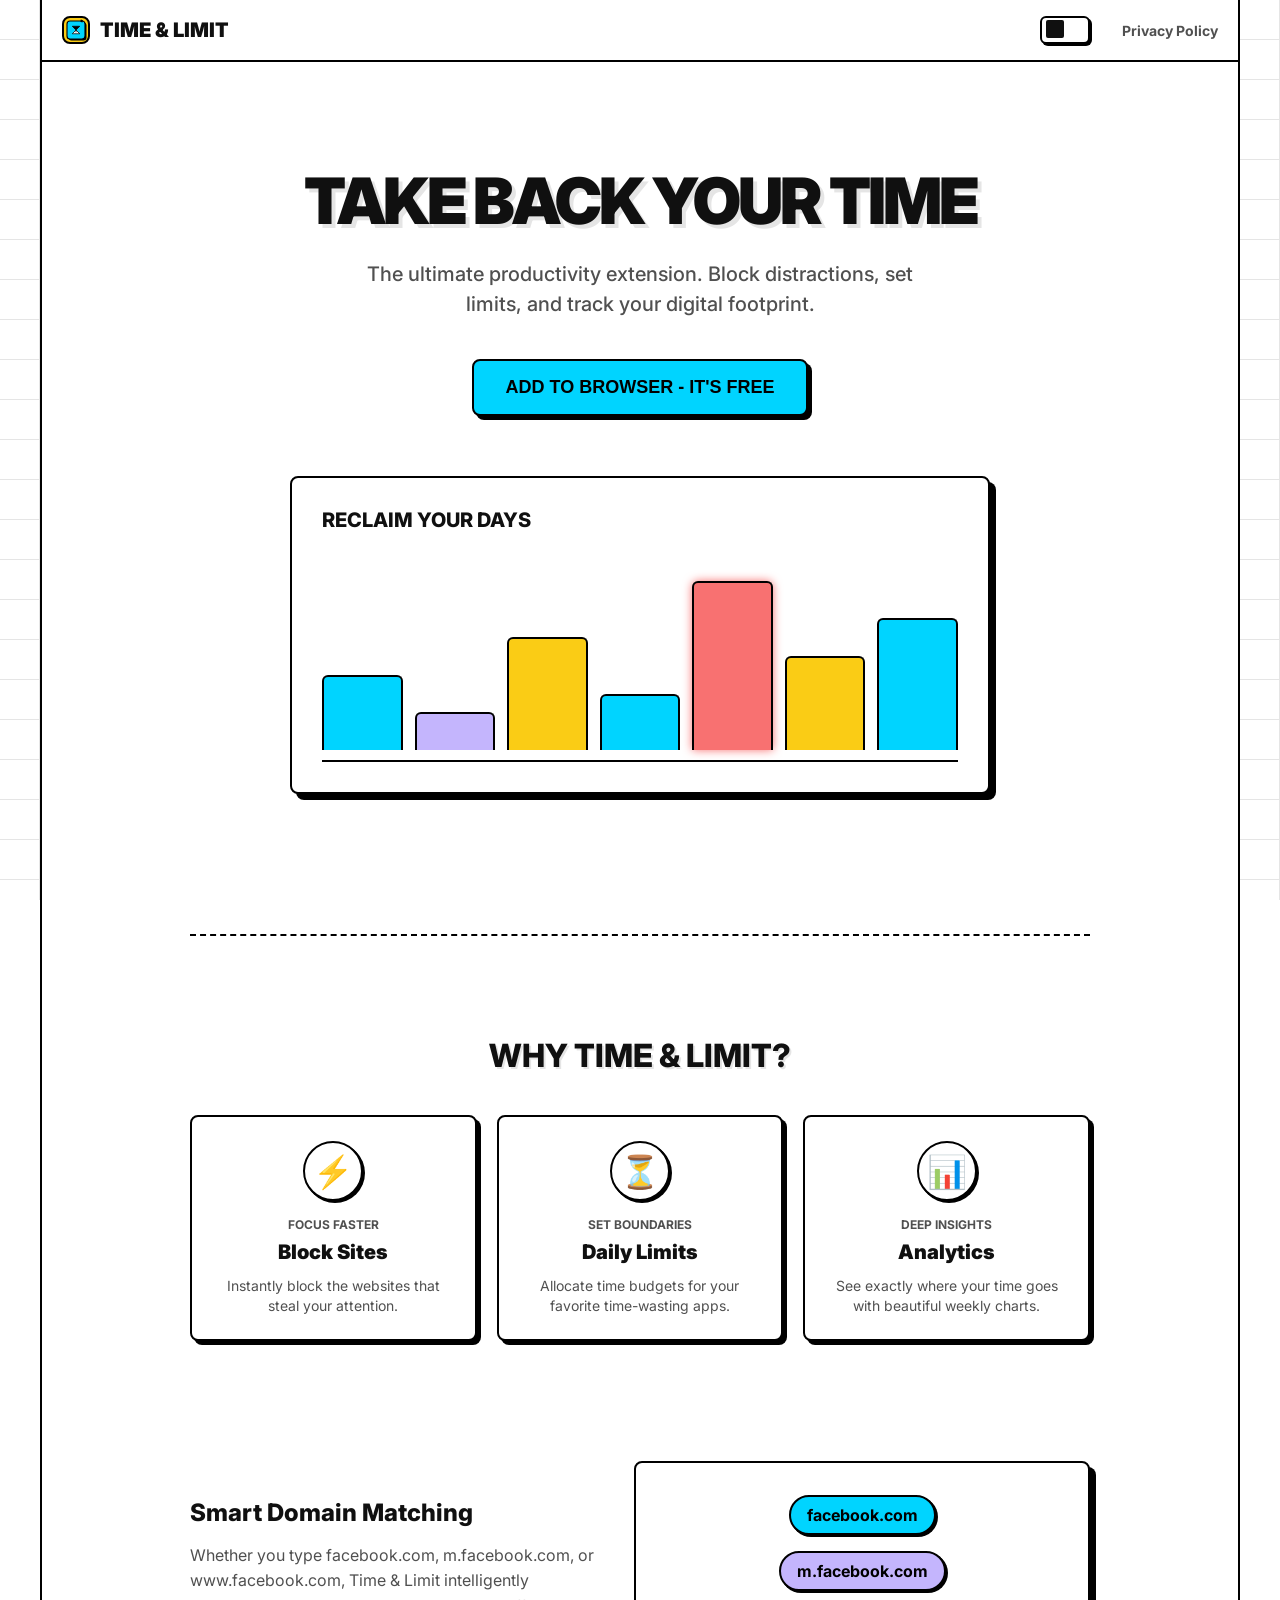
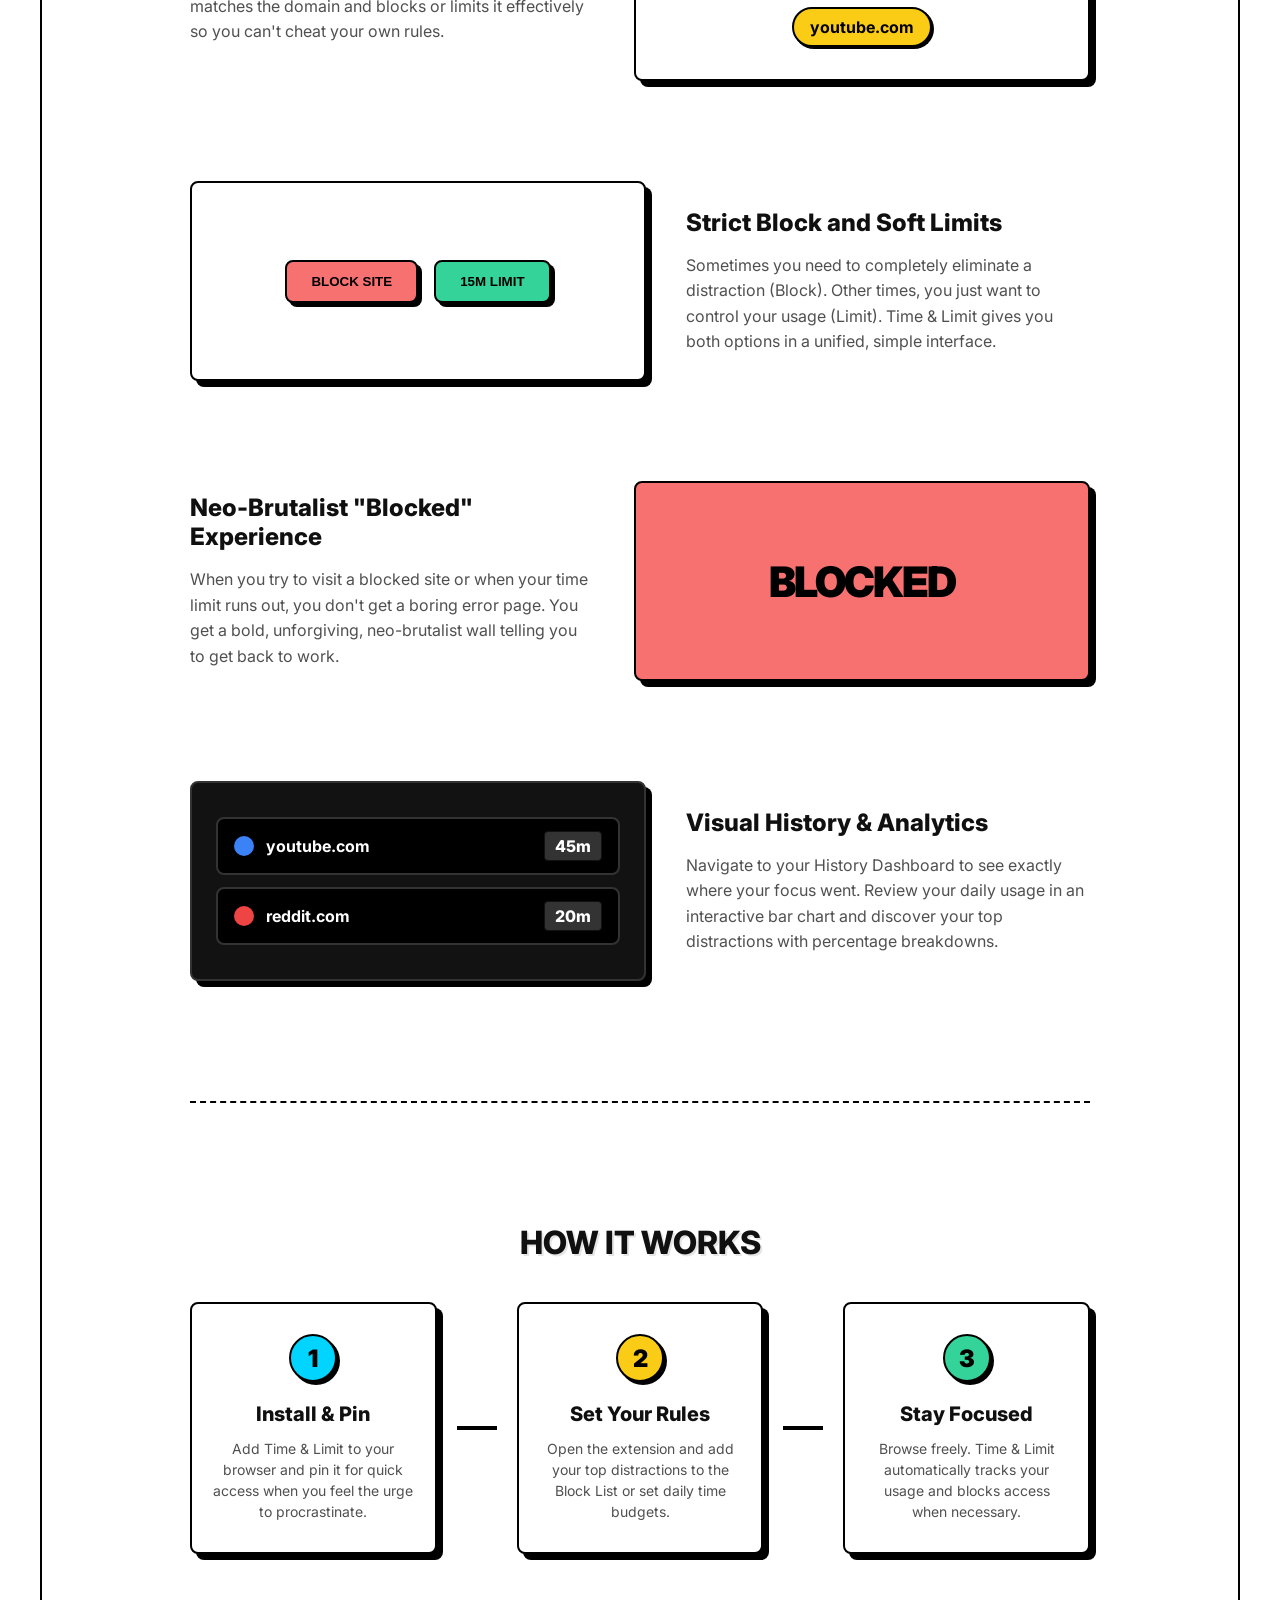
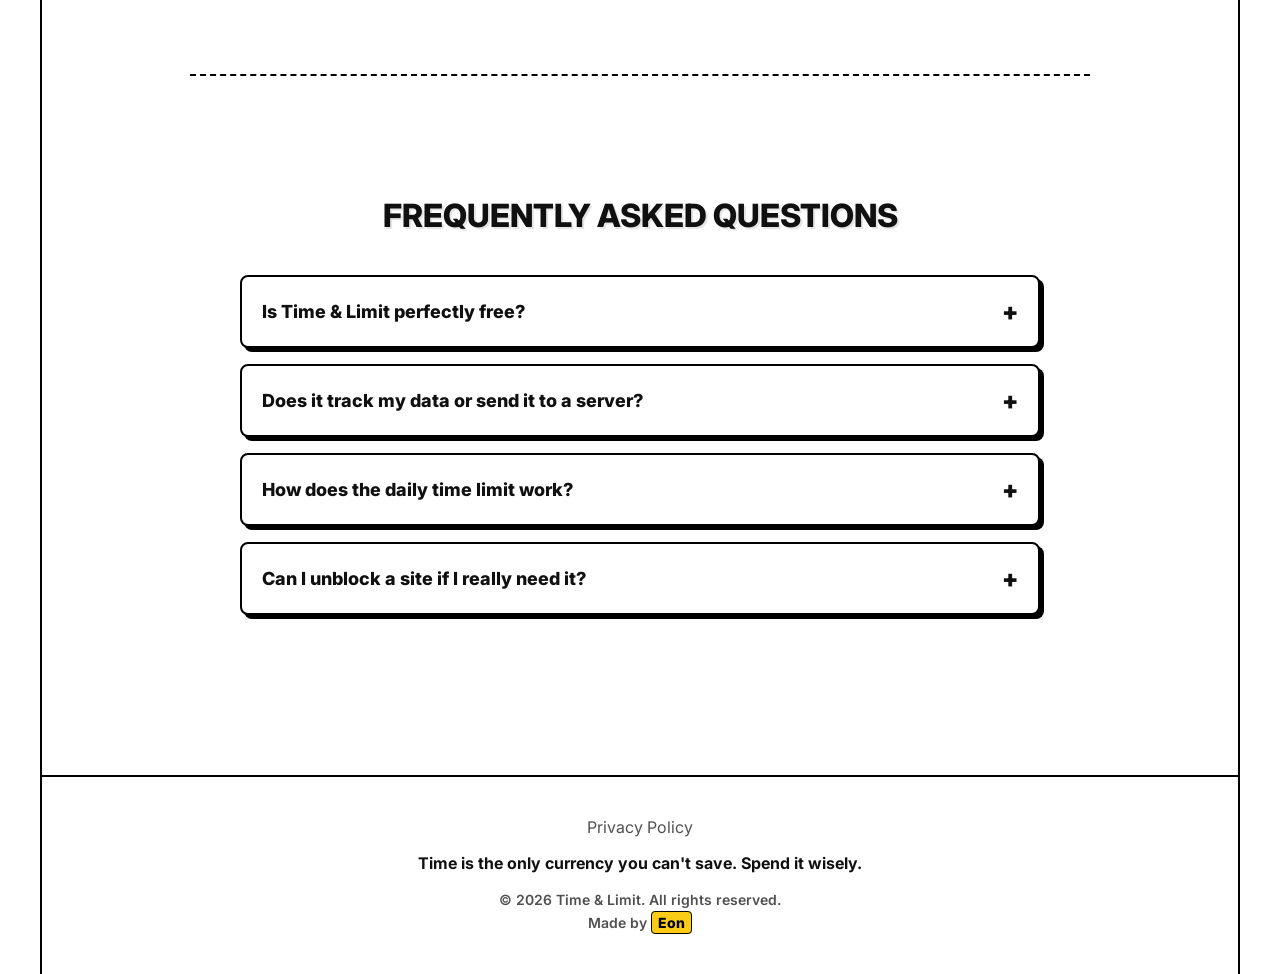
==== index.html @ dccd0c1f "init" ====
<!doctype html>
<html lang="en">
  <head>
    <meta charset="UTF-8" />
    <meta name="viewport" content="width=device-width, initial-scale=1.0" />
    <title>Time & Limit - Browser Extension</title>
    <link
      href="https://fonts.googleapis.com/css2?family=Inter:wght@300;400;500;600;700;800;900&display=swap"
      rel="stylesheet"
    />
    <link rel="stylesheet" href="style.css" />
  </head>
  <body>
    <div class="app-container full-page">
      <header>
        <div class="top-bar">
          <a href="index.html" style="text-decoration: none">
            <div class="logo">
              <img src="logo.svg" alt="Time & Limit Logo" class="logo-img" />
              Time & Limit
            </div>
          </a>
          <nav class="nav-links">
            <!-- Dark Mode Toggle styled like the extension popup -->
            <label
              class="switch theme-toggle-container"
              title="Toggle Dark Mode"
            >
              <input type="checkbox" id="theme-toggle" />
              <span class="slider round"></span>
            </label>
            <a href="privacy.html" class="nav-link">Privacy Policy</a>
          </nav>
        </div>
      </header>

      <main class="landing-main">
        <div class="container">
          <!-- Hero Section -->
          <section class="hero-section">
            <h1 class="page-title">Take Back Your Time</h1>
            <p class="page-subtitle">
              The ultimate productivity extension. Block distractions, set
              limits, and track your digital footprint.
            </p>

            <div class="hero-actions">
              <button class="primary-btn hero-btn" id="install-btn">
                Add to Browser - It's Free
              </button>
            </div>

            <!-- Decorative elements resembling history page chart -->
            <div class="chart-preview">
              <div class="chart-header">
                <div class="chart-title">Reclaim Your Days</div>
              </div>
              <div class="bar-chart">
                <div class="bar-column">
                  <div class="chart-bar" style="height: 40%"></div>
                </div>
                <div class="bar-column">
                  <div class="chart-bar" style="height: 20%"></div>
                </div>
                <div class="bar-column">
                  <div class="chart-bar" style="height: 60%"></div>
                </div>
                <div class="bar-column">
                  <div class="chart-bar" style="height: 30%"></div>
                </div>
                <div class="bar-column selected">
                  <div class="chart-bar" style="height: 90%"></div>
                </div>
                <div class="bar-column">
                  <div class="chart-bar" style="height: 50%"></div>
                </div>
                <div class="bar-column">
                  <div class="chart-bar" style="height: 70%"></div>
                </div>
              </div>
            </div>
          </section>

          <!-- Features Section -->
          <section id="features" class="features-section">
            <h2 class="section-heading">Why Time & Limit?</h2>
            <div class="breakdown-grid">
              <div class="stat-card">
                <div class="card-icon">⚡</div>
                <div class="card-content">
                  <div class="card-label">Focus Faster</div>
                  <div class="card-value">Block Sites</div>
                  <p class="card-desc">
                    Instantly block the websites that steal your attention.
                  </p>
                </div>
              </div>

              <div class="stat-card">
                <div class="card-icon">⏳</div>
                <div class="card-content">
                  <div class="card-label">Set Boundaries</div>
                  <div class="card-value">Daily Limits</div>
                  <p class="card-desc">
                    Allocate time budgets for your favorite time-wasting apps.
                  </p>
                </div>
              </div>

              <div class="stat-card">
                <div class="card-icon">📊</div>
                <div class="card-content">
                  <div class="card-label">Deep Insights</div>
                  <div class="card-value">Analytics</div>
                  <p class="card-desc">
                    See exactly where your time goes with beautiful weekly
                    charts.
                  </p>
                </div>
              </div>
            </div>

            <div class="detailed-features">
              <div class="feature-row">
                <div class="feature-text">
                  <h3>Smart Domain Matching</h3>
                  <p>
                    Whether you type facebook.com, m.facebook.com, or
                    www.facebook.com, Time & Limit intelligently matches the
                    domain and blocks or limits it effectively so you can't
                    cheat your own rules.
                  </p>
                </div>
                <div class="feature-visual neo-box">
                  <div
                    class="word-pill"
                    style="background: var(--neo-primary); color: #000"
                  >
                    facebook.com
                  </div>
                  <div
                    class="word-pill"
                    style="background: var(--neo-secondary); color: #000"
                  >
                    m.facebook.com
                  </div>
                  <div
                    class="word-pill"
                    style="background: var(--neo-accent); color: #000"
                  >
                    youtube.com
                  </div>
                </div>
              </div>

              <div class="feature-row reverse">
                <div class="feature-text">
                  <h3>Strict Block and Soft Limits</h3>
                  <p>
                    Sometimes you need to completely eliminate a distraction
                    (Block). Other times, you just want to control your usage
                    (Limit). Time & Limit gives you both options in a unified,
                    simple interface.
                  </p>
                </div>
                <div class="feature-visual neo-box">
                  <div class="demo-buttons">
                    <button class="demo-btn danger">Block Site</button>
                    <button class="demo-btn success">15m Limit</button>
                  </div>
                </div>
              </div>

              <div class="feature-row">
                <div class="feature-text">
                  <h3>Neo-Brutalist "Blocked" Experience</h3>
                  <p>
                    When you try to visit a blocked site or when your time limit
                    runs out, you don't get a boring error page. You get a bold,
                    unforgiving, neo-brutalist wall telling you to get back to
                    work.
                  </p>
                </div>
                <div class="feature-visual neo-box blocked-preview">
                  <div class="blocked-text">BLOCKED</div>
                </div>
              </div>

              <div class="feature-row reverse">
                <div class="feature-text">
                  <h3>Visual History & Analytics</h3>
                  <p>
                    Navigate to your History Dashboard to see exactly where your
                    focus went. Review your daily usage in an interactive bar
                    chart and discover your top distractions with percentage
                    breakdowns.
                  </p>
                </div>
                <div class="feature-visual neo-box dark-preview">
                  <div class="stat-item">
                    <div class="domain-info">
                      <div class="favicon bg-blue"></div>
                      youtube.com
                    </div>
                    <div class="time-val">45m</div>
                  </div>
                  <div class="stat-item">
                    <div class="domain-info">
                      <div class="favicon bg-red"></div>
                      reddit.com
                    </div>
                    <div class="time-val">20m</div>
                  </div>
                </div>
              </div>
            </div>
          </section>

          <!-- How it Works Section -->
          <section id="how-it-works" class="how-it-works-section">
            <h2 class="section-heading">How It Works</h2>
            <div class="steps-container">
              <div class="step-card">
                <div class="step-number">1</div>
                <h3 class="step-title">Install & Pin</h3>
                <p class="step-desc">
                  Add Time & Limit to your browser and pin it for quick access
                  when you feel the urge to procrastinate.
                </p>
              </div>
              <div class="step-connector"></div>
              <div class="step-card">
                <div class="step-number">2</div>
                <h3 class="step-title">Set Your Rules</h3>
                <p class="step-desc">
                  Open the extension and add your top distractions to the Block
                  List or set daily time budgets.
                </p>
              </div>
              <div class="step-connector"></div>
              <div class="step-card">
                <div class="step-number">3</div>
                <h3 class="step-title">Stay Focused</h3>
                <p class="step-desc">
                  Browse freely. Time & Limit automatically tracks your usage
                  and blocks access when necessary.
                </p>
              </div>
            </div>
          </section>

          <!-- FAQs Section -->
          <section id="faqs" class="faq-section">
            <h2 class="section-heading">Frequently Asked Questions</h2>
            <div class="faq-accordion">
              <div class="faq-item">
                <button class="faq-question">
                  Is Time & Limit perfectly free?
                  <span class="faq-icon">+</span>
                </button>
                <div class="faq-answer">
                  <div class="faq-answer-inner">
                    <p>
                      Yes! Time & Limit is 100% free with no premium tiers,
                      subscriptions, or hidden fees. Just install and start
                      reclaiming your time.
                    </p>
                  </div>
                </div>
              </div>
              <div class="faq-item">
                <button class="faq-question">
                  Does it track my data or send it to a server?
                  <span class="faq-icon">+</span>
                </button>
                <div class="faq-answer">
                  <div class="faq-answer-inner">
                    <p>
                      No. All data is stored locally on your device. We respect
                      your privacy, and your browsing history never leaves your
                      browser.
                    </p>
                  </div>
                </div>
              </div>
              <div class="faq-item">
                <button class="faq-question">
                  How does the daily time limit work?
                  <span class="faq-icon">+</span>
                </button>
                <div class="faq-answer">
                  <div class="faq-answer-inner">
                    <p>
                      When you set a limit (e.g., 30 minutes on youtube.com),
                      the extension counts active time spent on the site. If you
                      exceed the budget, the site gets blocked until tomorrow.
                    </p>
                  </div>
                </div>
              </div>
              <div class="faq-item">
                <button class="faq-question">
                  Can I unblock a site if I really need it?
                  <span class="faq-icon">+</span>
                </button>
                <div class="faq-answer">
                  <div class="faq-answer-inner">
                    <p>
                      Yes, you can easily remove a site from the Block List or
                      adjust your limits from the extension popup at any time.
                    </p>
                  </div>
                </div>
              </div>
            </div>
          </section>
        </div>
      </main>

      <footer>
        <div class="footer-links">
          <a href="privacy.html" class="nav-link">Privacy Policy</a>
        </div>
        <div class="footer-text">
          Time is the only currency you can't save. Spend it wisely.
        </div>
        <div class="footer-credits">
          &copy; 2026 Time & Limit. All rights reserved.<br />
          Made by <span class="highlight">Eon</span>
        </div>
      </footer>
    </div>
    <script src="script.js"></script>
  </body>
</html>
---- style.css ----
:root {
  /* Neo Brutalism */
  --bg-color: #ffffff;
  --card-bg: #ffffff;
  --text-primary: #101010;
  --text-secondary: #505050;
  --border: #000000;
  --shadow-color: #000000;

  --neo-primary: #00d4ff;
  --neo-secondary: #c4b5fd;
  --neo-accent: #facc15;
  --neo-success: #34d399;
  --neo-danger: #f87171;

  --border-width: 2px;
  --shadow-offset: 4px;
  --radius: 8px;
}

/* Dark Theme */
body.dark-mode {
  --bg-color: #000000;
  --card-bg: #121212;
  --text-primary: #f0f0f0;
  --text-secondary: #a0a0a0;

  --border: #333333;
  --shadow-color: #333333;

  --neo-primary: #00d4ff;
  --neo-secondary: #4c1d95;
  --neo-accent: #fbbf24;
  --neo-success: #10b981;
  --neo-danger: #ef4444;
}

body {
  background-color: var(--bg-color);
  color: var(--text-primary);
  font-family: "Inter", sans-serif;
  width: 100%;
  min-height: 100vh;
  overflow-x: hidden;
  transition:
    color 0.35s ease;

  /* Grid Background */
  background-image:
    linear-gradient(var(--border) 1px, transparent 1px),
    linear-gradient(90deg, var(--border) 1px, transparent 1px);
  background-size: 40px 40px;
  background-position: -1px -1px;
  background-attachment: fixed;
}

/* Light mode overrides */
body:not(.dark-mode) {
  background-image:
    linear-gradient(#e5e5e5 1px, transparent 1px),
    linear-gradient(90deg, #e5e5e5 1px, transparent 1px);
}

/* Dark mode overrides */
body.dark-mode {
  background-image:
    linear-gradient(#222 1px, transparent 1px),
    linear-gradient(90deg, #222 1px, transparent 1px);
}

* {
  margin: 0;
  padding: 0;
  box-sizing: border-box;
}

.full-page {
  max-width: 1200px;
  margin: 0 auto;
  height: 100%;
  background: var(--bg-color);
  border-left: var(--border-width) solid var(--border);
  border-right: var(--border-width) solid var(--border);
  min-height: 100vh;
  display: flex;
  flex-direction: column;
}

header {
  background: var(--bg-color);
  position: sticky;
  top: 0;
  z-index: 100;
  padding: 16px 20px;
  border-bottom: var(--border-width) solid var(--border);
}

.top-bar {
  display: flex;
  justify-content: space-between;
  align-items: center;
}

.logo {
  font-size: 20px;
  font-weight: 900;
  display: flex;
  align-items: center;
  gap: 10px;
  color: var(--text-primary);
  text-transform: uppercase;
}

.logo-img {
  width: 28px;
  height: 28px;
  border: 2px solid var(--border);
  border-radius: var(--radius);
  background: var(--neo-accent);
}

.nav-links {
  display: flex;
  align-items: center;
  gap: 16px;
  font-weight: 700;
  font-size: 14px;
}

.nav-link {
  text-decoration: none;
  color: var(--text-secondary);
  transition: color 0.2s;
}

.nav-link:hover {
  color: var(--neo-primary);
  text-decoration: underline;
}

.nav-divider {
  color: var(--border);
}

.landing-main {
  padding: 40px;
  flex: 1;
}

.container {
  max-width: 900px;
  margin: 0 auto;
}

/* Hero Section */
.hero-section {
  text-align: center;
  margin-bottom: 60px;
  padding: 60px 0 20px;
}

.page-title {
  font-size: 64px;
  font-weight: 900;
  text-transform: uppercase;
  letter-spacing: -3px;
  margin-bottom: 20px;
  color: var(--text-primary);
  text-shadow: 4px 4px 0 rgba(0, 0, 0, 0.1);
}

.page-subtitle {
  font-size: 20px;
  color: var(--text-secondary);
  font-weight: 500;
  max-width: 600px;
  margin: 0 auto 40px;
  line-height: 1.5;
}

.hero-actions {
  display: flex;
  justify-content: center;
  gap: 20px;
  margin-bottom: 60px;
}

/* Buttons */
.primary-btn {
  background: var(--neo-primary);
  color: #000000;
  border: var(--border-width) solid var(--border);
  border-radius: var(--radius);
  padding: 16px 32px;
  font-size: 18px;
  font-weight: 800;
  cursor: pointer;
  box-shadow: 4px 4px 0 0 var(--shadow-color);
  transition: all 0.2s;
  text-transform: uppercase;
  text-decoration: none;
  display: inline-block;
}

.primary-btn:hover {
  transform: translate(-2px, -2px);
  box-shadow: 6px 6px 0 0 var(--shadow-color);
  background: var(--neo-success);
}

.primary-btn:active {
  transform: translate(2px, 2px);
  box-shadow: 0 0 0 0 var(--shadow-color);
}

/* Chart Preview Container (Decorative) */
.chart-preview {
  background: var(--card-bg);
  border: var(--border-width) solid var(--border);
  border-radius: var(--radius);
  padding: 30px;
  box-shadow: 6px 6px 0 0 var(--shadow-color);
  margin: 0 auto 60px;
  max-width: 700px;
}

.chart-header {
  display: flex;
  justify-content: space-between;
  align-items: center;
  margin-bottom: 30px;
}

.chart-title {
  font-size: 20px;
  font-weight: 800;
  text-transform: uppercase;
}

.bar-chart {
  height: 200px;
  display: flex;
  align-items: flex-end;
  justify-content: space-between;
  gap: 12px;
  padding-bottom: 10px;
  border-bottom: 2px solid var(--border);
}

.bar-column {
  flex: 1;
  display: flex;
  flex-direction: column;
  align-items: center;
  justify-content: flex-end;
  height: 100%;
  position: relative;
  transition: transform 0.2s;
}

.bar-column:hover {
  transform: translateY(-5px);
}

.chart-bar {
  width: 100%;
  background: var(--neo-primary);
  border: var(--border-width) solid var(--border);
  border-bottom: none;
  border-radius: 6px 6px 0 0;
  min-height: 4px;
  position: relative;
  /* Adding subtle animation */
  animation: growBar 1s cubic-bezier(0.1, 0.9, 0.2, 1) backwards;
}

@keyframes growBar {
  from {
    height: 0 !important;
  }
}

.bar-column:nth-child(3n + 1) .chart-bar {
  background: var(--neo-primary);
  animation-delay: 0.1s;
}
.bar-column:nth-child(3n + 2) .chart-bar {
  background: var(--neo-secondary);
  animation-delay: 0.2s;
}
.bar-column:nth-child(3n + 3) .chart-bar {
  background: var(--neo-accent);
  animation-delay: 0.3s;
}

.bar-column.selected .chart-bar {
  background: var(--neo-danger) !important;
  box-shadow: 0 0 10px var(--neo-danger);
  z-index: 10;
  animation-delay: 0.4s;
}

/* Features Section */
.features-section {
  padding-top: 100px;
  border-top: 2px dashed var(--border);
}

.section-heading {
  font-size: 32px;
  font-weight: 800;
  margin-bottom: 40px;
  text-align: center;
  text-transform: uppercase;
  text-shadow: 2px 2px 0 rgba(0, 0, 0, 0.1);
}

.breakdown-grid {
  display: grid;
  grid-template-columns: repeat(3, 1fr);
  gap: 20px;
}

.stat-card {
  background: var(--card-bg);
  border: var(--border-width) solid var(--border);
  border-radius: var(--radius);
  padding: 24px;
  box-shadow: 4px 4px 0 0 var(--shadow-color);
  display: flex;
  flex-direction: column;
  align-items: center;
  text-align: center;
  gap: 16px;
  transition: transform 0.2s;
}

.stat-card:hover {
  transform: translate(-2px, -2px);
  box-shadow: 6px 6px 0 0 var(--shadow-color);
}

.card-icon {
  font-size: 32px;
  background: var(--bg-color);
  width: 60px;
  height: 60px;
  display: flex;
  align-items: center;
  justify-content: center;
  border: var(--border-width) solid var(--border);
  border-radius: 50%;
  box-shadow: 2px 2px 0 0 var(--shadow-color);
}

.card-content {
  display: flex;
  flex-direction: column;
  align-items: center;
}

.card-label {
  font-size: 12px;
  text-transform: uppercase;
  color: var(--text-secondary);
  font-weight: 700;
  margin-bottom: 8px;
}

.card-value {
  font-size: 20px;
  font-weight: 900;
  color: var(--text-primary);
  margin-bottom: 12px;
}

.card-desc {
  font-size: 14px;
  color: var(--text-secondary);
  line-height: 1.4;
}

footer {
  padding: 40px 24px;
  text-align: center;
  border-top: var(--border-width) solid var(--border);
  background: var(--bg-color);
  margin-top: auto;
  display: flex;
  flex-direction: column;
  gap: 16px;
}

.footer-text {
  font-size: 16px;
  font-weight: 700;
  color: var(--text-primary);
}

.footer-credits {
  font-size: 14px;
  color: var(--text-secondary);
  font-weight: 600;
  line-height: 1.6;
}

.highlight {
  color: #000;
  background: var(--neo-accent);
  padding: 2px 6px;
  border-radius: 4px;
  font-weight: 800;
  border: 1px solid #000;
}

/* Animations & Interactions */
::selection {
  background-color: var(--neo-success);
  color: #000000;
}

/* Detailed Features */
.detailed-features {
  display: flex;
  flex-direction: column;
  gap: 100px;
  margin-top: 120px;
}

.feature-row {
  display: flex;
  align-items: center;
  gap: 40px;
}

.feature-row.reverse {
  flex-direction: row-reverse;
}

.feature-text {
  flex: 1;
}

.feature-text h3 {
  font-size: 24px;
  font-weight: 800;
  margin-bottom: 16px;
  color: var(--text-primary);
}

.feature-text p {
  font-size: 16px;
  color: var(--text-secondary);
  line-height: 1.6;
}

.feature-visual {
  flex: 1;
  min-height: 200px;
  display: flex;
  flex-direction: column;
  align-items: center;
  justify-content: center;
  padding: 24px;
}

.neo-box {
  background: var(--card-bg);
  border: var(--border-width) solid var(--border);
  border-radius: var(--radius);
  box-shadow: 6px 6px 0 0 var(--shadow-color);
}

/* Feature specific visuals */
.word-pill {
  display: inline-flex;
  padding: 8px 16px;
  border: var(--border-width) solid var(--border);
  border-radius: 999px;
  font-weight: 700;
  box-shadow: 2px 2px 0 0 var(--shadow-color);
  margin: 8px;
}

.demo-buttons {
  display: flex;
  gap: 16px;
}

.demo-btn {
  padding: 12px 24px;
  font-weight: 800;
  border: var(--border-width) solid var(--border);
  border-radius: var(--radius);
  text-transform: uppercase;
  box-shadow: 4px 4px 0 0 var(--shadow-color);
  cursor: default;
}

.demo-btn.danger {
  background: var(--neo-danger);
  color: #000;
}

.demo-btn.success {
  background: var(--neo-success);
  color: #000;
}

.blocked-preview {
  background: var(--neo-danger);
  border-color: #000;
}

.blocked-text {
  font-size: 42px;
  font-weight: 900;
  color: #000;
  letter-spacing: -2px;
}

.dark-preview {
  background: #121212;
  border-color: #333;
  display: flex;
  flex-direction: column;
  gap: 12px;
  width: 100%;
}

.stat-item {
  display: flex;
  justify-content: space-between;
  align-items: center;
  padding: 12px 16px;
  background: #000;
  border: 2px solid #333;
  border-radius: var(--radius);
  width: 100%;
}

.domain-info {
  display: flex;
  align-items: center;
  gap: 12px;
  color: #fff;
  font-weight: 700;
}

.favicon {
  width: 20px;
  height: 20px;
  border-radius: 50%;
}

.bg-blue {
  background: #3b82f6;
}
.bg-red {
  background: #ef4444;
}

.time-val {
  background: #333;
  color: #fff;
  font-weight: 800;
  padding: 4px 10px;
  border: 1px solid #111;
  border-radius: 4px;
}

/* How It Works Section */
.how-it-works-section {
  padding-top: 120px;
  border-top: 2px dashed var(--border);
  margin-top: 120px;
}

.steps-container {
  display: flex;
  align-items: stretch;
  justify-content: space-between;
  gap: 20px;
}

.step-card {
  flex: 1;
  background: var(--card-bg);
  border: var(--border-width) solid var(--border);
  border-radius: var(--radius);
  padding: 30px 20px;
  position: relative;
  box-shadow: 6px 6px 0 0 var(--shadow-color);
  text-align: center;
  z-index: 2;
}

.step-number {
  width: 48px;
  height: 48px;
  background: var(--neo-accent);
  color: #000;
  border: var(--border-width) solid var(--border);
  border-radius: 50%;
  display: flex;
  align-items: center;
  justify-content: center;
  font-size: 24px;
  font-weight: 900;
  margin: 0 auto 20px;
  box-shadow: 3px 3px 0 0 var(--shadow-color);
}

.step-card:nth-child(1) .step-number {
  background: var(--neo-primary);
}
.step-card:nth-child(3) .step-number {
  background: var(--neo-accent);
}
.step-card:nth-child(5) .step-number {
  background: var(--neo-success);
}

.step-title {
  font-size: 20px;
  font-weight: 800;
  margin-bottom: 12px;
}

.step-desc {
  font-size: 14px;
  color: var(--text-secondary);
  line-height: 1.5;
}

.step-connector {
  flex: 0 0 40px;
  height: 4px;
  background: var(--border);
  align-self: center;
  position: relative;
  z-index: 1;
}

/* FAQ Section */
.faq-section {
  padding-top: 120px;
  border-top: 2px dashed var(--border);
  margin-top: 120px;
  margin-bottom: 120px;
}

.faq-accordion {
  max-width: 800px;
  margin: 0 auto;
  display: flex;
  flex-direction: column;
  gap: 16px;
}

.faq-item {
  background: var(--card-bg);
  border: var(--border-width) solid var(--border);
  border-radius: var(--radius);
  box-shadow: 4px 4px 0 0 var(--shadow-color);
  overflow: hidden;
}

.faq-question {
  width: 100%;
  padding: 20px;
  background: transparent;
  border: none;
  display: flex;
  justify-content: space-between;
  align-items: center;
  font-size: 18px;
  font-weight: 800;
  color: var(--text-primary);
  cursor: pointer;
  text-align: left;
  transition: background 0.2s;
  font-family: inherit;
}

.faq-question:hover {
  background: rgba(0, 0, 0, 0.02);
}

.faq-icon {
  font-size: 24px;
  font-weight: 900;
  transition: transform 0.3s;
}

.faq-answer {
  display: grid;
  grid-template-rows: 0fr;
  transition: grid-template-rows 0.3s ease-out;
  background: var(--bg-color);
  border-top: 0 solid var(--border);
}

.faq-answer-inner {
  overflow: hidden;
}

.faq-answer-inner p {
  font-size: 15px;
  color: var(--text-secondary);
  line-height: 1.6;
  margin: 0;
  padding: 0 20px 20px 20px;
}

.faq-item.active .faq-answer {
  grid-template-rows: 1fr;
  border-top-width: var(--border-width);
}

.faq-item.active .faq-answer-inner p {
  padding-top: 20px;
}

.faq-item.active .faq-icon {
  transform: rotate(45deg);
}

/* Responsive */
@media (max-width: 768px) {
  .breakdown-grid {
    grid-template-columns: 1fr;
  }
  .page-title {
    font-size: 48px;
  }
  .feature-row,
  .feature-row.reverse {
    flex-direction: column;
    gap: 24px;
  }
  .steps-container {
    flex-direction: column;
  }
  .step-connector {
    width: 4px;
    height: 40px;
    flex: none;
  }
}

/* Documentation Pages (Privacy Policy etc) */
.doc-container {
  max-width: 800px;
  padding-bottom: 80px;
}

.doc-header {
  text-align: center;
  margin-bottom: 40px;
}

.doc-header .page-subtitle {
  margin-bottom: 0;
  font-weight: 700;
}

.doc-content {
  padding: 40px;
}

.doc-content h2 {
  font-size: 28px;
  font-weight: 900;
  margin: 40px 0 20px 0;
  color: var(--text-primary);
  border-bottom: 4px solid var(--neo-primary);
  display: inline-block;
  padding-right: 16px;
}

.doc-content h2:first-child {
  margin-top: 0;
}

.doc-content h3 {
  font-size: 20px;
  font-weight: 800;
  margin: 24px 0 12px 0;
  color: var(--text-primary);
}

.doc-content p {
  font-size: 16px;
  color: var(--text-secondary);
  line-height: 1.7;
  margin-bottom: 16px;
  font-weight: 500;
}

.doc-content ul {
  margin-bottom: 24px;
  padding-left: 24px;
}

.doc-content li {
  font-size: 16px;
  color: var(--text-secondary);
  line-height: 1.6;
  margin-bottom: 8px;
  font-weight: 500;
}

.doc-content li strong {
  color: var(--text-primary);
  font-weight: 800;
}

.doc-content code {
  background: #000;
  color: var(--neo-accent);
  padding: 2px 6px;
  border-radius: 4px;
  font-family: inherit;
  font-size: 14px;
  font-weight: 700;
}

.footer-links {
  display: flex;
  justify-content: center;
  gap: 20px;
}
/* Switch Toggle - Neo Style (Dark Mode) */
.theme-toggle-container {
  margin-right: 16px;
}
.switch {
  position: relative;
  display: inline-block;
  width: 50px;
  height: 28px;
}
.switch input {
  opacity: 0;
  width: 0;
  height: 0;
}
.slider {
  position: absolute;
  cursor: pointer;
  top: 0;
  left: 0;
  right: 0;
  bottom: 0;
  background-color: var(--card-bg);
  border: 2px solid var(--border);
  transition: 0.35s ease;
  box-shadow: 2px 2px 0 0 var(--shadow-color);
  border-radius: 6px;
}
.slider:before {
  position: absolute;
  content: "";
  height: 16px;
  width: 16px;
  left: 4px;
  bottom: 4px;
  border-radius: 2px;
  background-color: var(--text-primary);
  border: 1px solid transparent;
  transition: 0.35s ease;
}
.switch input:checked + .slider {
  background-color: var(--neo-success);
}
.switch input:checked + .slider:before {
  transform: translateX(22px);
  background-color: #ffffff;
  border-color: #000;
}
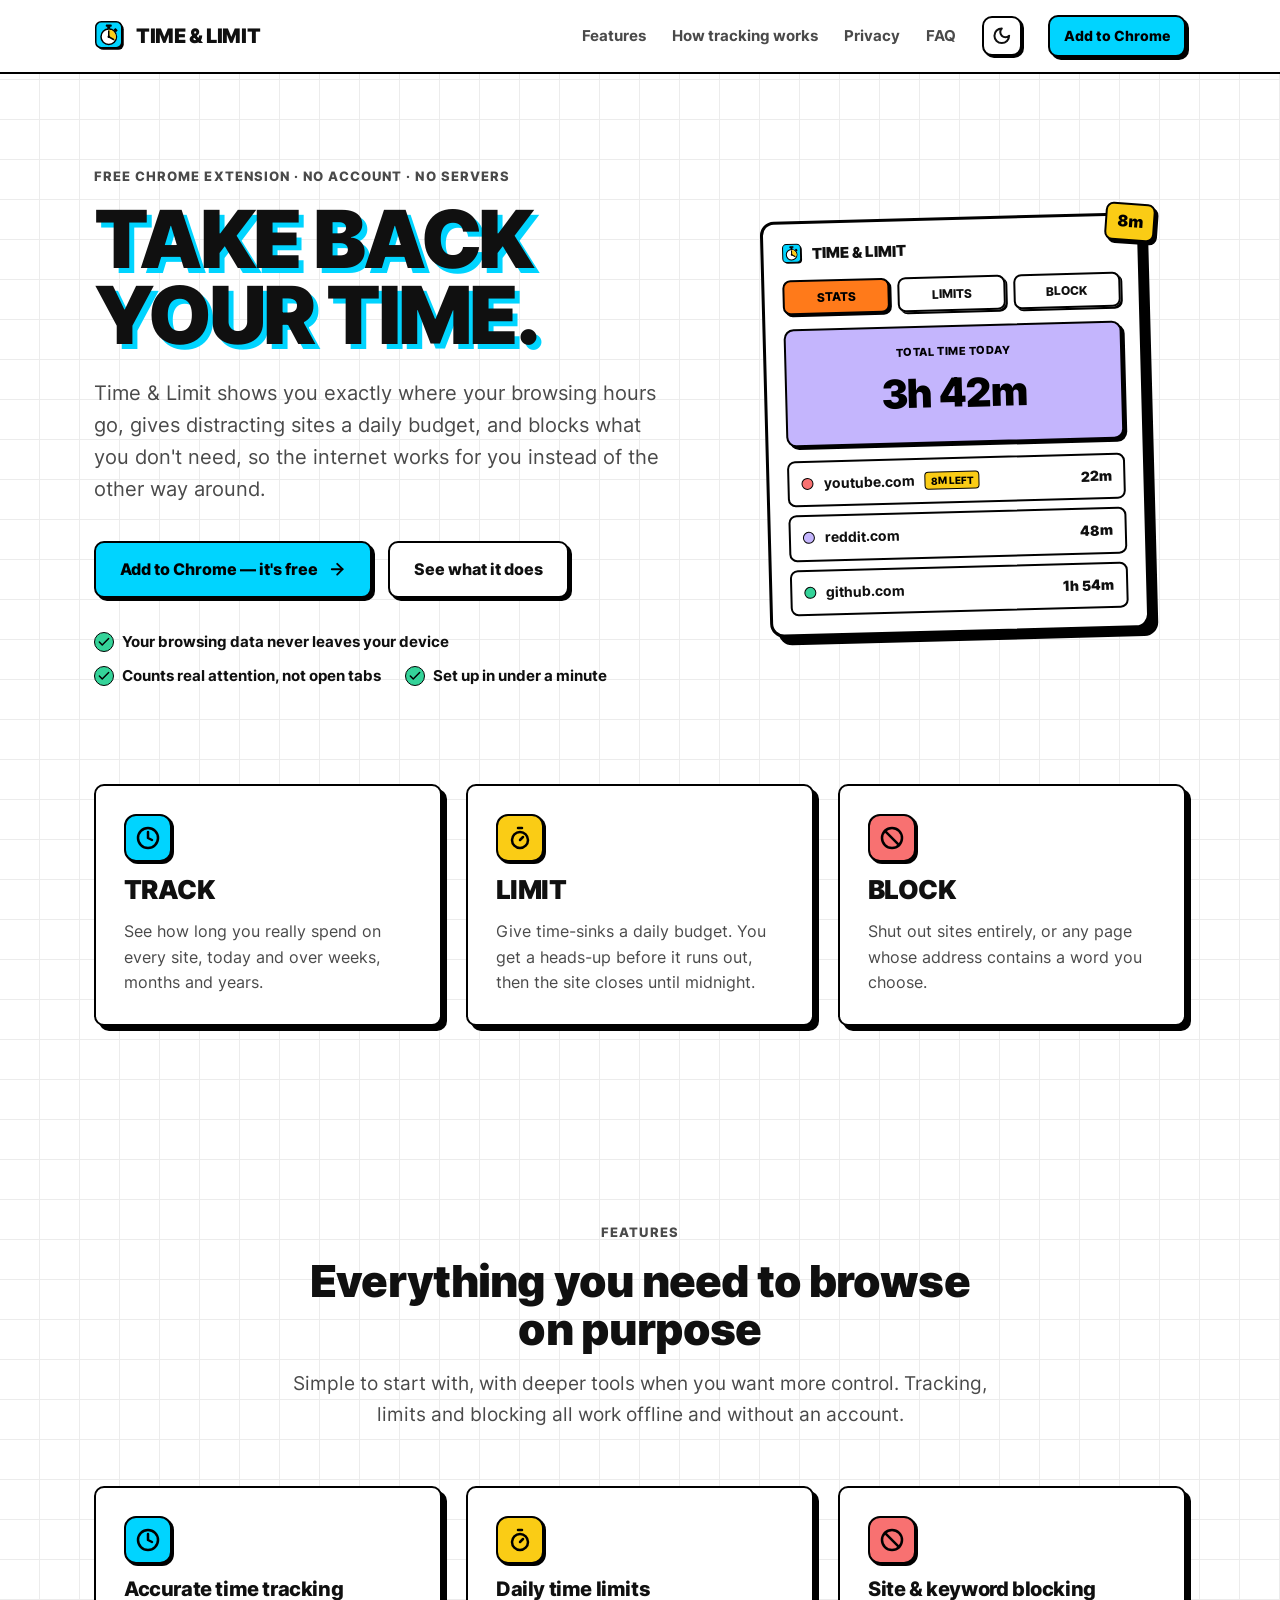
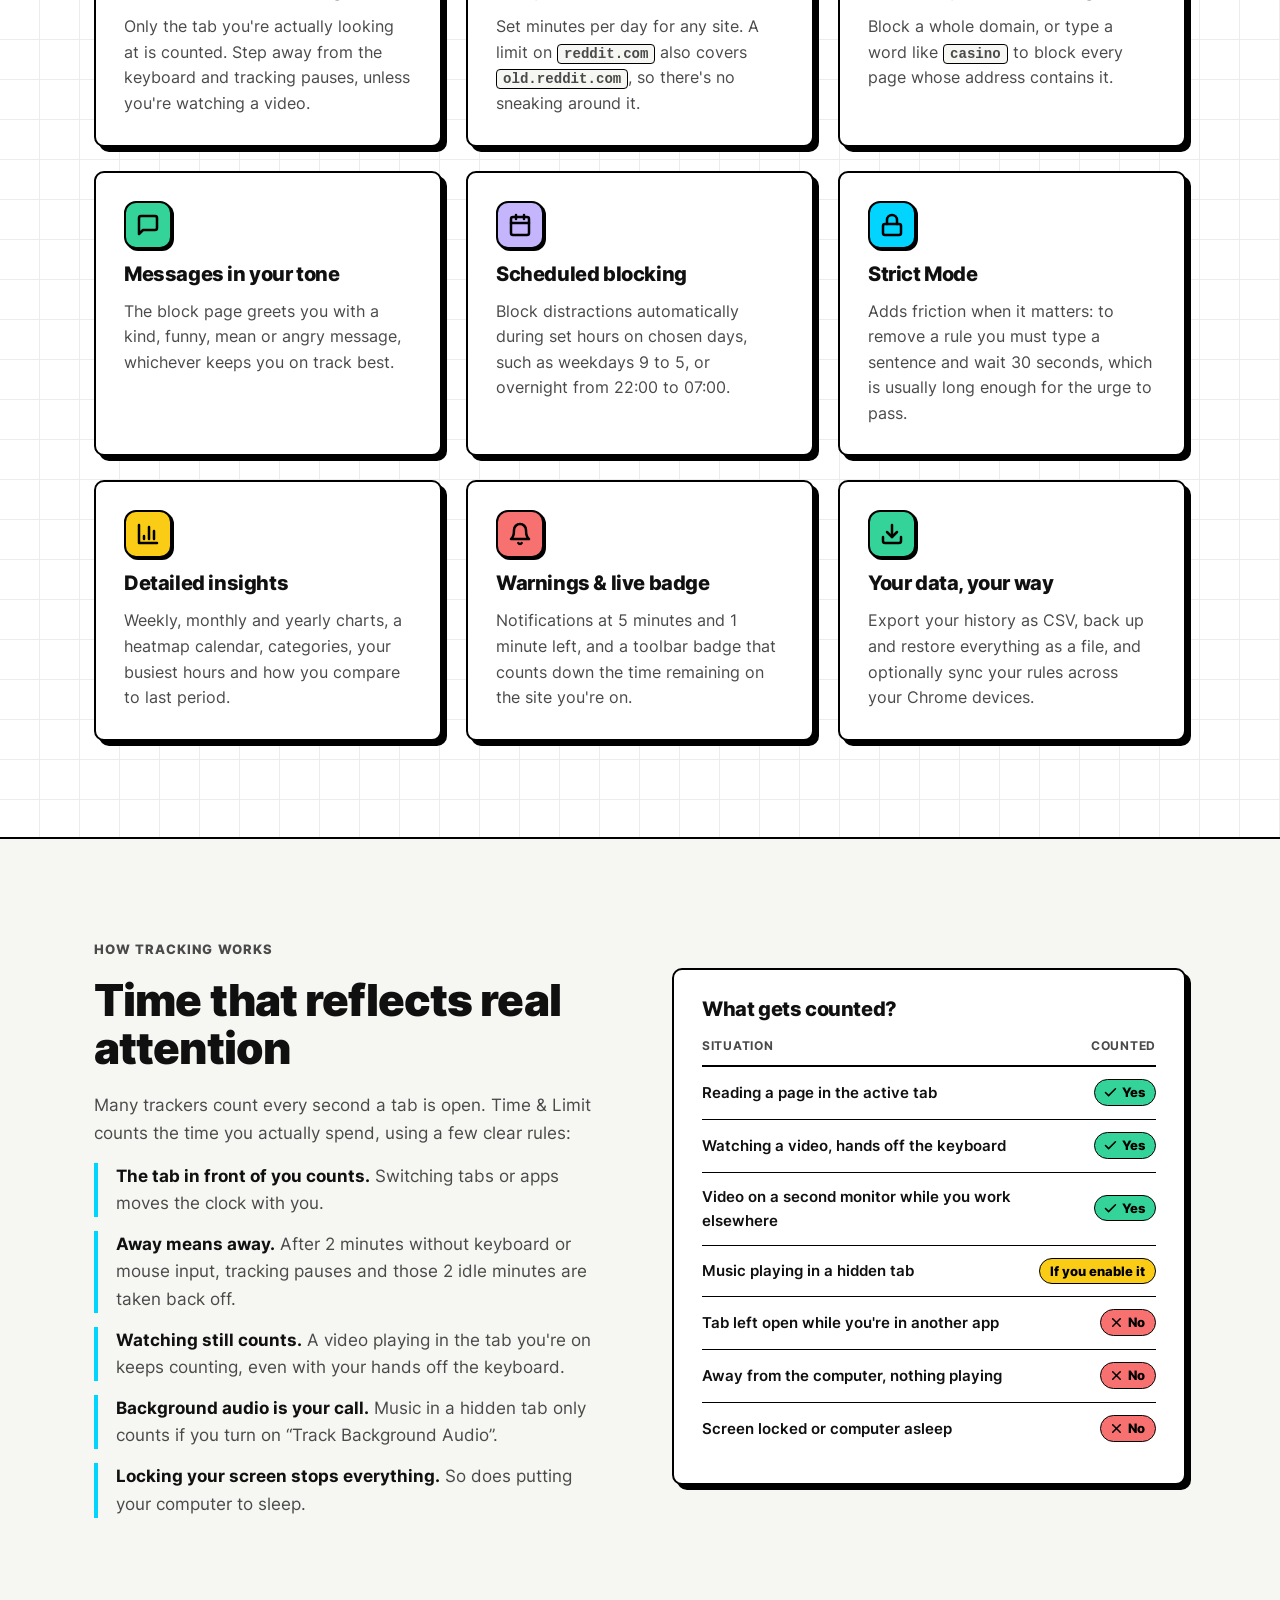
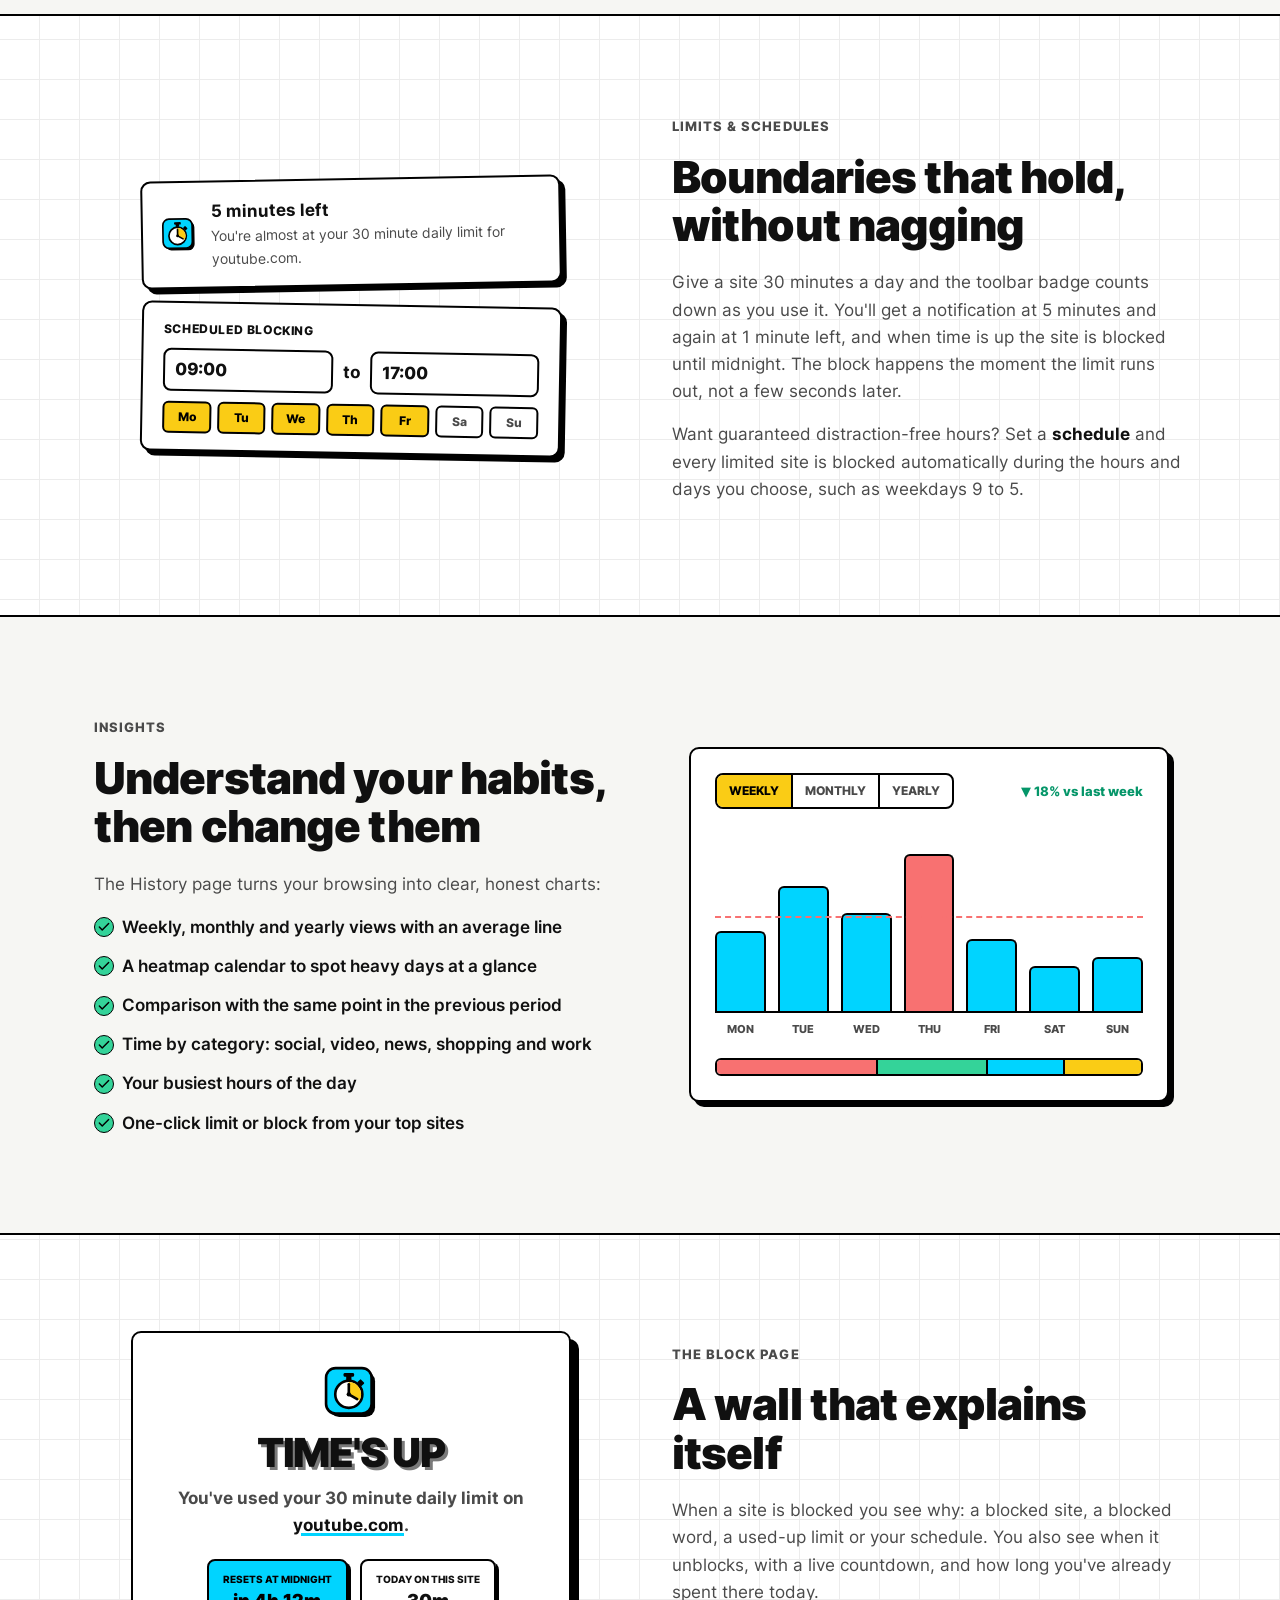
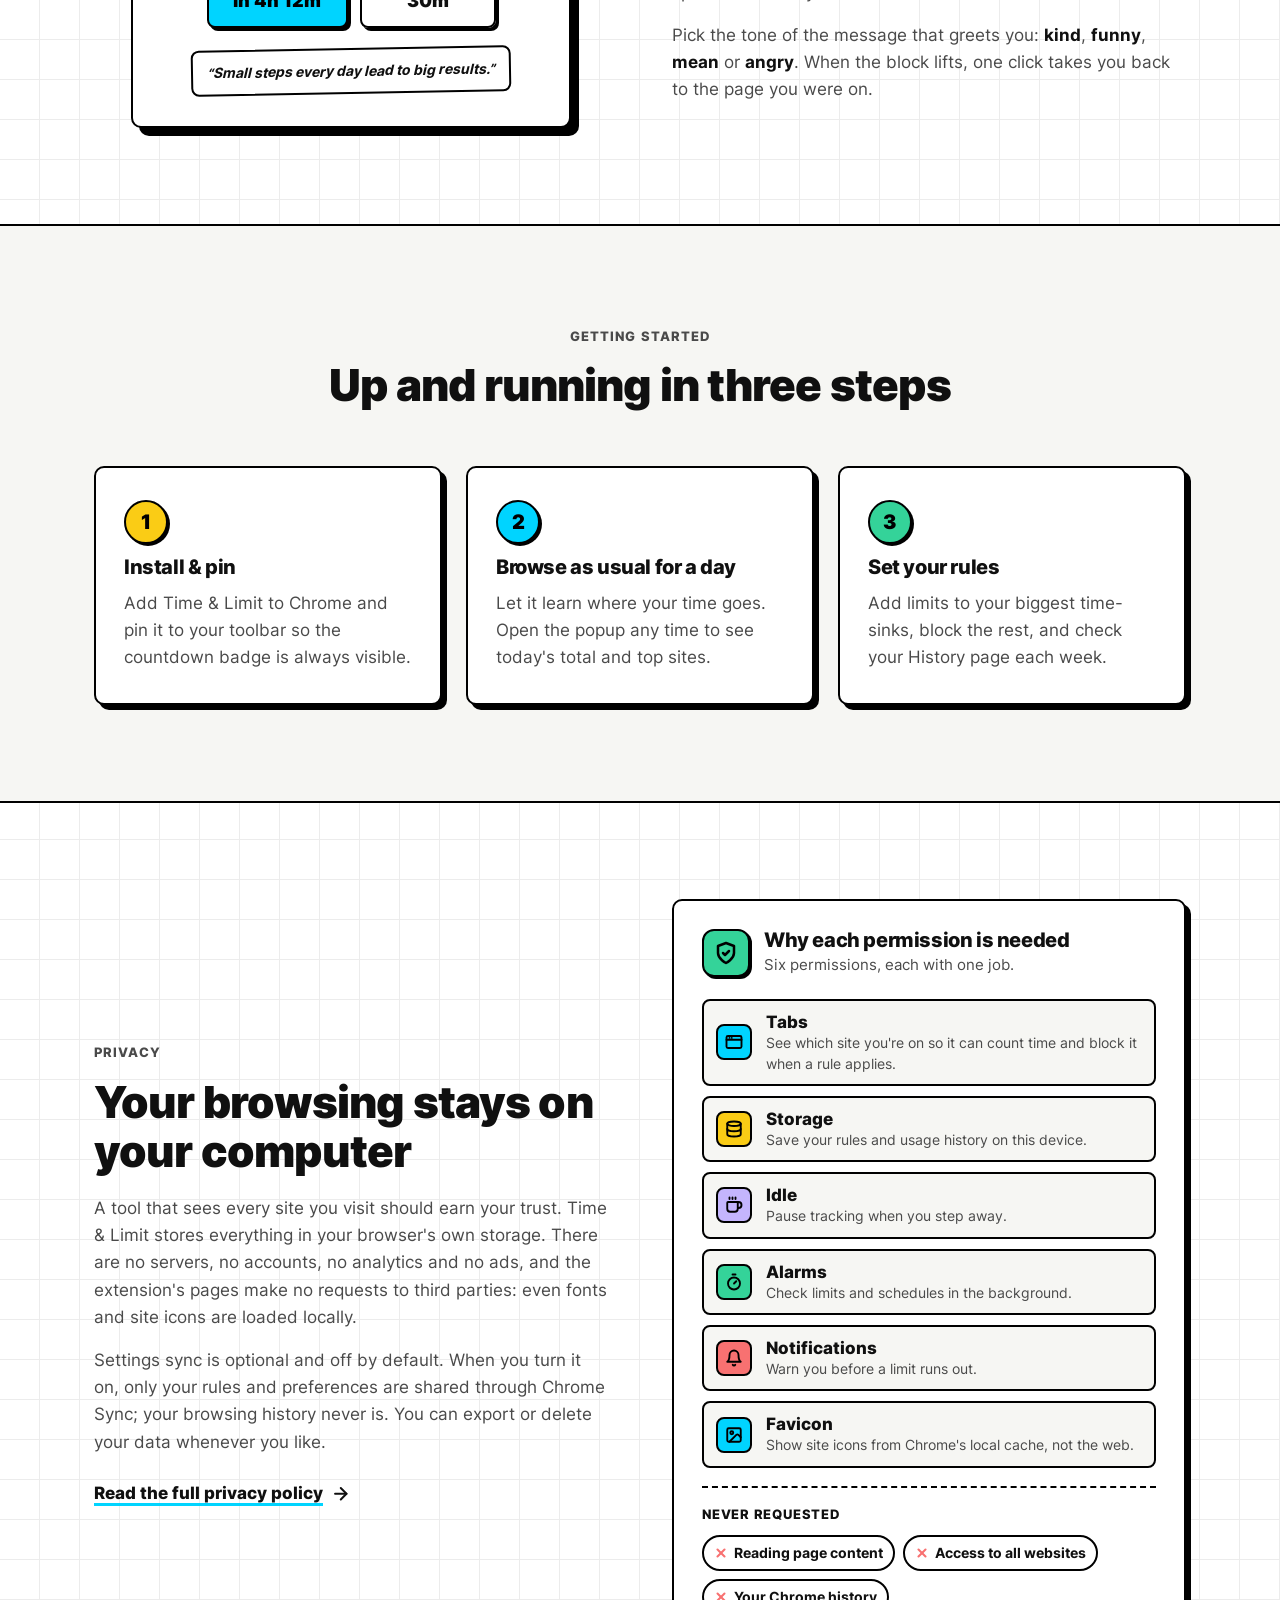
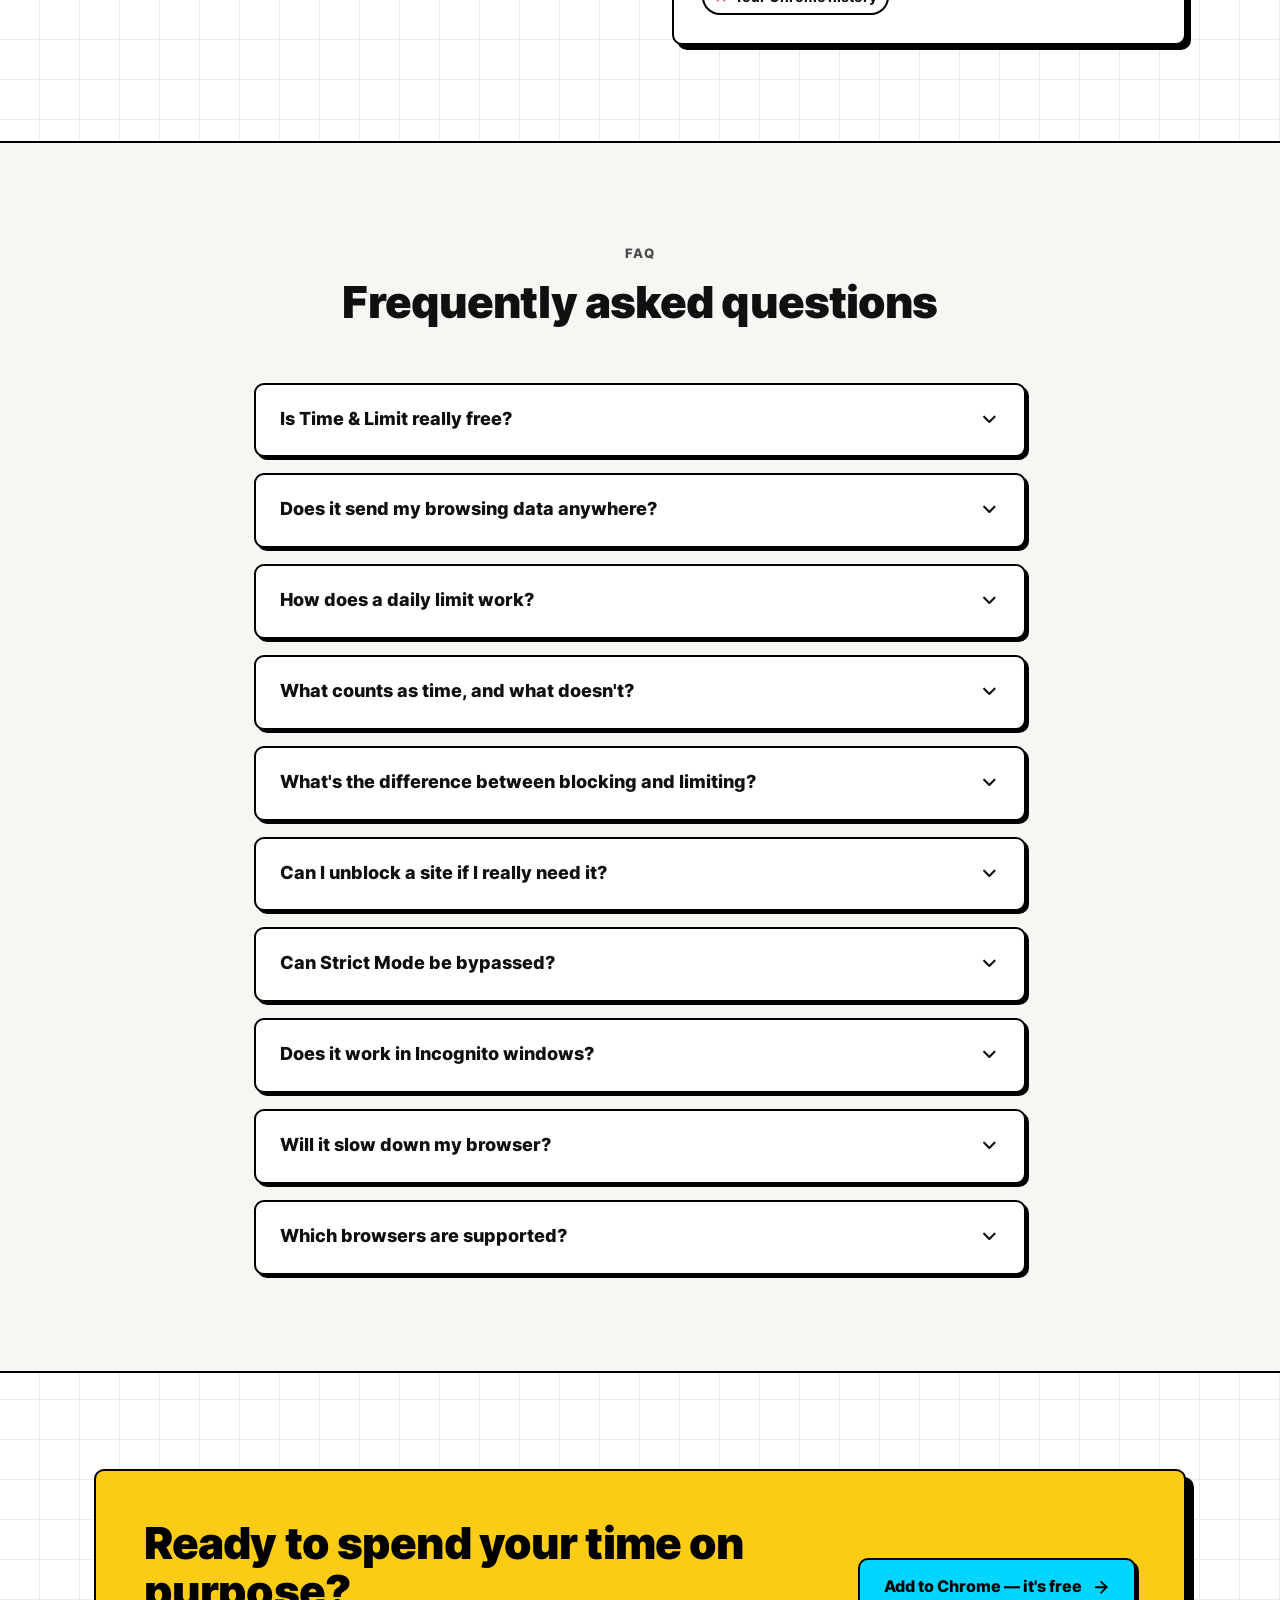
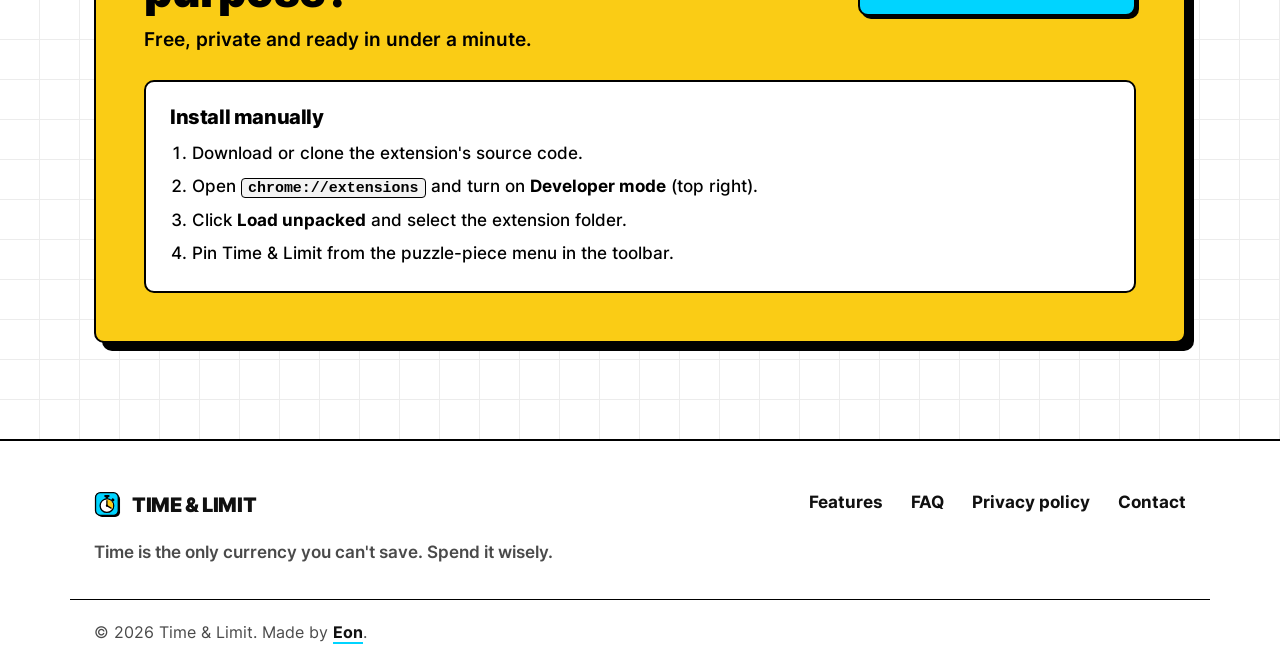
==== commit 8fed1cea: "update landing page" ====
--- a/index.html
+++ b/index.html
@@ -1,335 +1,1309 @@
 <!doctype html>
 <html lang="en">
-  <head>
-    <meta charset="UTF-8" />
-    <meta name="viewport" content="width=device-width, initial-scale=1.0" />
-    <title>Time & Limit - Browser Extension</title>
-    <link
-      href="https://fonts.googleapis.com/css2?family=Inter:wght@300;400;500;600;700;800;900&display=swap"
-      rel="stylesheet"
-    />
-    <link rel="stylesheet" href="style.css" />
-  </head>
-  <body>
-    <div class="app-container full-page">
-      <header>
-        <div class="top-bar">
-          <a href="index.html" style="text-decoration: none">
-            <div class="logo">
-              <img src="logo.svg" alt="Time & Limit Logo" class="logo-img" />
-              Time & Limit
-            </div>
-          </a>
-          <nav class="nav-links">
-            <!-- Dark Mode Toggle styled like the extension popup -->
-            <label
-              class="switch theme-toggle-container"
-              title="Toggle Dark Mode"
-            >
-              <input type="checkbox" id="theme-toggle" />
-              <span class="slider round"></span>
-            </label>
-            <a href="privacy.html" class="nav-link">Privacy Policy</a>
-          </nav>
-        </div>
-      </header>
-
-      <main class="landing-main">
-        <div class="container">
-          <!-- Hero Section -->
-          <section class="hero-section">
-            <h1 class="page-title">Take Back Your Time</h1>
-            <p class="page-subtitle">
-              The ultimate productivity extension. Block distractions, set
-              limits, and track your digital footprint.
-            </p>
-
-            <div class="hero-actions">
-              <button class="primary-btn hero-btn" id="install-btn">
-                Add to Browser - It's Free
-              </button>
-            </div>
-
-            <!-- Decorative elements resembling history page chart -->
-            <div class="chart-preview">
-              <div class="chart-header">
-                <div class="chart-title">Reclaim Your Days</div>
-              </div>
-              <div class="bar-chart">
-                <div class="bar-column">
-                  <div class="chart-bar" style="height: 40%"></div>
-                </div>
-                <div class="bar-column">
-                  <div class="chart-bar" style="height: 20%"></div>
-                </div>
-                <div class="bar-column">
-                  <div class="chart-bar" style="height: 60%"></div>
-                </div>
-                <div class="bar-column">
-                  <div class="chart-bar" style="height: 30%"></div>
-                </div>
-                <div class="bar-column selected">
-                  <div class="chart-bar" style="height: 90%"></div>
-                </div>
-                <div class="bar-column">
-                  <div class="chart-bar" style="height: 50%"></div>
-                </div>
-                <div class="bar-column">
-                  <div class="chart-bar" style="height: 70%"></div>
-                </div>
-              </div>
-            </div>
-          </section>
-
-          <!-- Features Section -->
-          <section id="features" class="features-section">
-            <h2 class="section-heading">Why Time & Limit?</h2>
-            <div class="breakdown-grid">
-              <div class="stat-card">
-                <div class="card-icon">⚡</div>
-                <div class="card-content">
-                  <div class="card-label">Focus Faster</div>
-                  <div class="card-value">Block Sites</div>
-                  <p class="card-desc">
-                    Instantly block the websites that steal your attention.
-                  </p>
-                </div>
-              </div>
-
-              <div class="stat-card">
-                <div class="card-icon">⏳</div>
-                <div class="card-content">
-                  <div class="card-label">Set Boundaries</div>
-                  <div class="card-value">Daily Limits</div>
-                  <p class="card-desc">
-                    Allocate time budgets for your favorite time-wasting apps.
-                  </p>
-                </div>
-              </div>
-
-              <div class="stat-card">
-                <div class="card-icon">📊</div>
-                <div class="card-content">
-                  <div class="card-label">Deep Insights</div>
-                  <div class="card-value">Analytics</div>
-                  <p class="card-desc">
-                    See exactly where your time goes with beautiful weekly
-                    charts.
-                  </p>
-                </div>
-              </div>
-            </div>
-
-            <div class="detailed-features">
-              <div class="feature-row">
-                <div class="feature-text">
-                  <h3>Smart Domain Matching</h3>
-                  <p>
-                    Whether you type facebook.com, m.facebook.com, or
-                    www.facebook.com, Time & Limit intelligently matches the
-                    domain and blocks or limits it effectively so you can't
-                    cheat your own rules.
-                  </p>
-                </div>
-                <div class="feature-visual neo-box">
-                  <div
-                    class="word-pill"
-                    style="background: var(--neo-primary); color: #000"
-                  >
-                    facebook.com
-                  </div>
-                  <div
-                    class="word-pill"
-                    style="background: var(--neo-secondary); color: #000"
-                  >
-                    m.facebook.com
-                  </div>
-                  <div
-                    class="word-pill"
-                    style="background: var(--neo-accent); color: #000"
-                  >
-                    youtube.com
-                  </div>
-                </div>
-              </div>
-
-              <div class="feature-row reverse">
-                <div class="feature-text">
-                  <h3>Strict Block and Soft Limits</h3>
-                  <p>
-                    Sometimes you need to completely eliminate a distraction
-                    (Block). Other times, you just want to control your usage
-                    (Limit). Time & Limit gives you both options in a unified,
-                    simple interface.
-                  </p>
-                </div>
-                <div class="feature-visual neo-box">
-                  <div class="demo-buttons">
-                    <button class="demo-btn danger">Block Site</button>
-                    <button class="demo-btn success">15m Limit</button>
-                  </div>
-                </div>
-              </div>
-
-              <div class="feature-row">
-                <div class="feature-text">
-                  <h3>Neo-Brutalist "Blocked" Experience</h3>
-                  <p>
-                    When you try to visit a blocked site or when your time limit
-                    runs out, you don't get a boring error page. You get a bold,
-                    unforgiving, neo-brutalist wall telling you to get back to
-                    work.
-                  </p>
-                </div>
-                <div class="feature-visual neo-box blocked-preview">
-                  <div class="blocked-text">BLOCKED</div>
-                </div>
-              </div>
-
-              <div class="feature-row reverse">
-                <div class="feature-text">
-                  <h3>Visual History & Analytics</h3>
-                  <p>
-                    Navigate to your History Dashboard to see exactly where your
-                    focus went. Review your daily usage in an interactive bar
-                    chart and discover your top distractions with percentage
-                    breakdowns.
-                  </p>
-                </div>
-                <div class="feature-visual neo-box dark-preview">
-                  <div class="stat-item">
-                    <div class="domain-info">
-                      <div class="favicon bg-blue"></div>
-                      youtube.com
-                    </div>
-                    <div class="time-val">45m</div>
-                  </div>
-                  <div class="stat-item">
-                    <div class="domain-info">
-                      <div class="favicon bg-red"></div>
-                      reddit.com
-                    </div>
-                    <div class="time-val">20m</div>
-                  </div>
-                </div>
-              </div>
-            </div>
-          </section>
-
-          <!-- How it Works Section -->
-          <section id="how-it-works" class="how-it-works-section">
-            <h2 class="section-heading">How It Works</h2>
-            <div class="steps-container">
-              <div class="step-card">
-                <div class="step-number">1</div>
-                <h3 class="step-title">Install & Pin</h3>
-                <p class="step-desc">
-                  Add Time & Limit to your browser and pin it for quick access
-                  when you feel the urge to procrastinate.
-                </p>
-              </div>
-              <div class="step-connector"></div>
-              <div class="step-card">
-                <div class="step-number">2</div>
-                <h3 class="step-title">Set Your Rules</h3>
-                <p class="step-desc">
-                  Open the extension and add your top distractions to the Block
-                  List or set daily time budgets.
-                </p>
-              </div>
-              <div class="step-connector"></div>
-              <div class="step-card">
-                <div class="step-number">3</div>
-                <h3 class="step-title">Stay Focused</h3>
-                <p class="step-desc">
-                  Browse freely. Time & Limit automatically tracks your usage
-                  and blocks access when necessary.
-                </p>
-              </div>
-            </div>
-          </section>
-
-          <!-- FAQs Section -->
-          <section id="faqs" class="faq-section">
-            <h2 class="section-heading">Frequently Asked Questions</h2>
-            <div class="faq-accordion">
-              <div class="faq-item">
-                <button class="faq-question">
-                  Is Time & Limit perfectly free?
-                  <span class="faq-icon">+</span>
-                </button>
-                <div class="faq-answer">
-                  <div class="faq-answer-inner">
-                    <p>
-                      Yes! Time & Limit is 100% free with no premium tiers,
-                      subscriptions, or hidden fees. Just install and start
-                      reclaiming your time.
-                    </p>
-                  </div>
-                </div>
-              </div>
-              <div class="faq-item">
-                <button class="faq-question">
-                  Does it track my data or send it to a server?
-                  <span class="faq-icon">+</span>
-                </button>
-                <div class="faq-answer">
-                  <div class="faq-answer-inner">
-                    <p>
-                      No. All data is stored locally on your device. We respect
-                      your privacy, and your browsing history never leaves your
-                      browser.
-                    </p>
-                  </div>
-                </div>
-              </div>
-              <div class="faq-item">
-                <button class="faq-question">
-                  How does the daily time limit work?
-                  <span class="faq-icon">+</span>
-                </button>
-                <div class="faq-answer">
-                  <div class="faq-answer-inner">
-                    <p>
-                      When you set a limit (e.g., 30 minutes on youtube.com),
-                      the extension counts active time spent on the site. If you
-                      exceed the budget, the site gets blocked until tomorrow.
-                    </p>
-                  </div>
-                </div>
-              </div>
-              <div class="faq-item">
-                <button class="faq-question">
-                  Can I unblock a site if I really need it?
-                  <span class="faq-icon">+</span>
-                </button>
-                <div class="faq-answer">
-                  <div class="faq-answer-inner">
-                    <p>
-                      Yes, you can easily remove a site from the Block List or
-                      adjust your limits from the extension popup at any time.
-                    </p>
-                  </div>
-                </div>
-              </div>
-            </div>
-          </section>
-        </div>
-      </main>
-
-      <footer>
-        <div class="footer-links">
-          <a href="privacy.html" class="nav-link">Privacy Policy</a>
-        </div>
-        <div class="footer-text">
-          Time is the only currency you can't save. Spend it wisely.
-        </div>
-        <div class="footer-credits">
-          &copy; 2026 Time & Limit. All rights reserved.<br />
-          Made by <span class="highlight">Eon</span>
-        </div>
-      </footer>
-    </div>
-    <script src="script.js"></script>
-  </body>
+	<head>
+		<meta charset="UTF-8" />
+		<meta name="viewport" content="width=device-width, initial-scale=1" />
+		<title>
+			Time &amp; Limit: Screen Time Tracker &amp; Site Blocker for Chrome
+		</title>
+		<meta
+			name="description"
+			content="Time & Limit is a free Chrome extension that tracks where your time goes, sets daily limits on distracting sites, blocks what you don't need, and keeps all your data on your device."
+		/>
+		<meta name="theme-color" content="#00d4ff" />
+		<meta name="color-scheme" content="light dark" />
+
+		<!-- Social previews -->
+		<meta property="og:type" content="website" />
+		<meta property="og:title" content="Time & Limit: Take back your time" />
+		<meta
+			property="og:description"
+			content="Track your browsing, set daily limits, block distractions and schedule distraction-free hours. Free, no account, no servers."
+		/>
+		<meta name="twitter:card" content="summary" />
+
+		<link rel="icon" href="logo.svg" type="image/svg+xml" />
+		<link
+			rel="preload"
+			href="fonts/inter-latin-wght-normal.woff2"
+			as="font"
+			type="font/woff2"
+			crossorigin
+		/>
+		<link rel="stylesheet" href="style.css" />
+
+		<!-- Apply the saved or system theme before first paint to avoid a flash -->
+		<script>
+			(function () {
+				try {
+					var saved = localStorage.getItem("timeLimitTheme");
+					var dark = saved
+						? saved === "dark"
+						: window.matchMedia("(prefers-color-scheme: dark)")
+								.matches;
+					document.documentElement.dataset.theme = dark
+						? "dark"
+						: "light";
+				} catch (e) {}
+			})();
+		</script>
+		<script src="script.js" defer></script>
+	</head>
+	<body>
+		<!-- Icon sprite (Lucide-style line icons) -->
+		<svg
+			xmlns="http://www.w3.org/2000/svg"
+			class="sprite"
+			aria-hidden="true"
+		>
+			<symbol id="i-clock" viewBox="0 0 24 24">
+				<circle cx="12" cy="12" r="10" />
+				<polyline points="12 6 12 12 16 14" />
+			</symbol>
+			<symbol id="i-timer" viewBox="0 0 24 24">
+				<line x1="10" x2="14" y1="2" y2="2" />
+				<line x1="12" x2="15" y1="14" y2="11" />
+				<circle cx="12" cy="14" r="8" />
+			</symbol>
+			<symbol id="i-ban" viewBox="0 0 24 24">
+				<circle cx="12" cy="12" r="10" />
+				<path d="m4.9 4.9 14.2 14.2" />
+			</symbol>
+			<symbol id="i-target" viewBox="0 0 24 24">
+				<circle cx="12" cy="12" r="10" />
+				<circle cx="12" cy="12" r="6" />
+				<circle cx="12" cy="12" r="2" />
+			</symbol>
+			<symbol id="i-calendar" viewBox="0 0 24 24">
+				<rect width="18" height="18" x="3" y="4" rx="2" />
+				<path d="M16 2v4" />
+				<path d="M8 2v4" />
+				<path d="M3 10h18" />
+			</symbol>
+			<symbol id="i-lock" viewBox="0 0 24 24">
+				<rect width="18" height="11" x="3" y="11" rx="2" />
+				<path d="M7 11V7a5 5 0 0 1 10 0v4" />
+			</symbol>
+			<symbol id="i-chart" viewBox="0 0 24 24">
+				<path d="M3 3v18h18" />
+				<path d="M18 17V9" />
+				<path d="M13 17V5" />
+				<path d="M8 17v-3" />
+			</symbol>
+			<symbol id="i-download" viewBox="0 0 24 24">
+				<path d="M21 15v4a2 2 0 0 1-2 2H5a2 2 0 0 1-2-2v-4" />
+				<polyline points="7 10 12 15 17 10" />
+				<line x1="12" x2="12" y1="15" y2="3" />
+			</symbol>
+			<symbol id="i-shield" viewBox="0 0 24 24">
+				<path d="M12 22s8-4 8-10V5l-8-3-8 3v7c0 6 8 10 8 10" />
+				<path d="m9 12 2 2 4-4" />
+			</symbol>
+			<symbol id="i-check" viewBox="0 0 24 24">
+				<path d="M20 6 9 17l-5-5" />
+			</symbol>
+			<symbol id="i-x" viewBox="0 0 24 24">
+				<path d="M18 6 6 18" />
+				<path d="m6 6 12 12" />
+			</symbol>
+			<symbol id="i-sun" viewBox="0 0 24 24">
+				<circle cx="12" cy="12" r="4" />
+				<path d="M12 2v2" />
+				<path d="M12 20v2" />
+				<path d="m4.93 4.93 1.41 1.41" />
+				<path d="m17.66 17.66 1.41 1.41" />
+				<path d="M2 12h2" />
+				<path d="M20 12h2" />
+				<path d="m6.34 17.66-1.41 1.41" />
+				<path d="m19.07 4.93-1.41 1.41" />
+			</symbol>
+			<symbol id="i-moon" viewBox="0 0 24 24">
+				<path d="M12 3a6 6 0 0 0 9 9 9 9 0 1 1-9-9Z" />
+			</symbol>
+			<symbol id="i-menu" viewBox="0 0 24 24">
+				<line x1="4" x2="20" y1="6" y2="6" />
+				<line x1="4" x2="20" y1="12" y2="12" />
+				<line x1="4" x2="20" y1="18" y2="18" />
+			</symbol>
+			<symbol id="i-arrow" viewBox="0 0 24 24">
+				<path d="M5 12h14" />
+				<path d="m12 5 7 7-7 7" />
+			</symbol>
+			<symbol id="i-bell" viewBox="0 0 24 24">
+				<path d="M6 8a6 6 0 0 1 12 0c0 7 3 9 3 9H3s3-2 3-9" />
+				<path d="M10.3 21a1.94 1.94 0 0 0 3.4 0" />
+			</symbol>
+			<symbol id="i-message" viewBox="0 0 24 24">
+				<path
+					d="M21 15a2 2 0 0 1-2 2H7l-4 4V5a2 2 0 0 1 2-2h14a2 2 0 0 1 2 2z"
+				/>
+			</symbol>
+			<symbol id="i-window" viewBox="0 0 24 24">
+				<rect width="20" height="16" x="2" y="4" rx="2" />
+				<path d="M2 9h20" />
+				<path d="M6 6.5h.01" />
+				<path d="M9 6.5h.01" />
+			</symbol>
+			<symbol id="i-database" viewBox="0 0 24 24">
+				<ellipse cx="12" cy="5" rx="9" ry="3" />
+				<path d="M3 5v14a9 3 0 0 0 18 0V5" />
+				<path d="M3 12a9 3 0 0 0 18 0" />
+			</symbol>
+			<symbol id="i-coffee" viewBox="0 0 24 24">
+				<path d="M10 2v2" />
+				<path d="M14 2v2" />
+				<path
+					d="M16 8a1 1 0 0 1 1 1v8a4 4 0 0 1-4 4H7a4 4 0 0 1-4-4V9a1 1 0 0 1 1-1h14a4 4 0 1 1 0 8h-1"
+				/>
+				<path d="M6 2v2" />
+			</symbol>
+			<symbol id="i-image" viewBox="0 0 24 24">
+				<rect width="18" height="18" x="3" y="3" rx="2" />
+				<circle cx="9" cy="9" r="2" />
+				<path d="m21 15-3.09-3.09a2 2 0 0 0-2.82 0L6 21" />
+			</symbol>
+			<symbol id="i-chevron" viewBox="0 0 24 24">
+				<path d="m6 9 6 6 6-6" />
+			</symbol>
+		</svg>
+
+		<a class="skip-link" href="#main">Skip to content</a>
+
+		<header class="site-header">
+			<div class="container header-inner">
+				<a
+					href="index.html"
+					class="brand"
+					aria-label="Time &amp; Limit home"
+				>
+					<img
+						src="logo.svg"
+						alt=""
+						class="brand-logo"
+						width="32"
+						height="32"
+					/>
+					<span>Time &amp; Limit</span>
+				</a>
+
+				<button
+					type="button"
+					class="icon-btn menu-btn"
+					id="menu-btn"
+					aria-label="Open menu"
+					aria-expanded="false"
+					aria-controls="site-nav"
+				>
+					<svg class="icon icon-open" aria-hidden="true">
+						<use href="#i-menu" />
+					</svg>
+					<svg class="icon icon-close" aria-hidden="true">
+						<use href="#i-x" />
+					</svg>
+				</button>
+
+				<nav class="site-nav" id="site-nav" aria-label="Main">
+					<a href="#features">Features</a>
+					<a href="#tracking">How tracking works</a>
+					<a href="#privacy">Privacy</a>
+					<a href="#faq">FAQ</a>
+					<button
+						type="button"
+						class="icon-btn theme-btn"
+						id="theme-btn"
+						aria-label="Switch to dark mode"
+						aria-pressed="false"
+					>
+						<svg class="icon icon-moon" aria-hidden="true">
+							<use href="#i-moon" />
+						</svg>
+						<svg class="icon icon-sun" aria-hidden="true">
+							<use href="#i-sun" />
+						</svg>
+					</button>
+					<a
+						href="#install"
+						class="btn btn-primary btn-sm"
+						data-store-link
+						>Add to Chrome</a
+					>
+				</nav>
+			</div>
+		</header>
+
+		<main id="main">
+			<!-- Hero -->
+			<section class="hero">
+				<div class="container hero-grid">
+					<div class="hero-copy">
+						<p class="eyebrow">
+							Free Chrome extension &middot; No account &middot;
+							No servers
+						</p>
+						<h1>Take back your time.</h1>
+						<p class="lead">
+							Time &amp; Limit shows you exactly where your
+							browsing hours go, gives distracting sites a daily
+							budget, and blocks what you don't need, so the
+							internet works for you instead of the other way
+							around.
+						</p>
+						<div class="hero-actions">
+							<a
+								href="#install"
+								class="btn btn-primary"
+								data-store-link
+							>
+								Add to Chrome &mdash; it's free
+								<svg class="icon" aria-hidden="true">
+									<use href="#i-arrow" />
+								</svg>
+							</a>
+							<a href="#features" class="btn btn-secondary"
+								>See what it does</a
+							>
+						</div>
+						<ul class="hero-points">
+							<li>
+								<svg class="icon" aria-hidden="true">
+									<use href="#i-check" /></svg
+								>Your browsing data never leaves your device
+							</li>
+							<li>
+								<svg class="icon" aria-hidden="true">
+									<use href="#i-check" /></svg
+								>Counts real attention, not open tabs
+							</li>
+							<li>
+								<svg class="icon" aria-hidden="true">
+									<use href="#i-check" /></svg
+								>Set up in under a minute
+							</li>
+						</ul>
+					</div>
+
+					<!-- Illustration of the extension popup -->
+					<div
+						class="hero-visual"
+						role="img"
+						aria-label="The Time and Limit popup showing 3 hours 42 minutes today, with YouTube, Reddit and GitHub listed and a 30 minute limit on YouTube."
+					>
+						<div class="mock-popup" aria-hidden="true">
+							<div class="mock-popup-head">
+								<img
+									src="logo.svg"
+									alt=""
+									width="22"
+									height="22"
+								/>
+								<span>Time &amp; Limit</span>
+							</div>
+							<div class="mock-tabs">
+								<span class="is-active">Stats</span
+								><span>Limits</span><span>Block</span>
+							</div>
+							<div class="mock-total">
+								<small>Total time today</small>
+								<strong>3h 42m</strong>
+							</div>
+							<ul class="mock-sites">
+								<li>
+									<span class="dot dot-red"></span
+									>youtube.com<span class="mock-pill"
+										>8m left</span
+									><b>22m</b>
+								</li>
+								<li>
+									<span class="dot dot-purple"></span
+									>reddit.com<b>48m</b>
+								</li>
+								<li>
+									<span class="dot dot-green"></span
+									>github.com<b>1h 54m</b>
+								</li>
+							</ul>
+						</div>
+						<div class="mock-badge" aria-hidden="true">8m</div>
+					</div>
+				</div>
+			</section>
+
+			<!-- Three pillars -->
+			<section class="section pillars" aria-labelledby="pillars-title">
+				<div class="container">
+					<h2 class="visually-hidden" id="pillars-title">
+						Track, limit and block
+					</h2>
+					<div class="pillar-grid">
+						<article class="card pillar">
+							<span class="icon-tile tile-cyan"
+								><svg class="icon" aria-hidden="true">
+									<use href="#i-clock" /></svg
+							></span>
+							<h3>Track</h3>
+							<p>
+								See how long you really spend on every site,
+								today and over weeks, months and years.
+							</p>
+						</article>
+						<article class="card pillar">
+							<span class="icon-tile tile-yellow"
+								><svg class="icon" aria-hidden="true">
+									<use href="#i-timer" /></svg
+							></span>
+							<h3>Limit</h3>
+							<p>
+								Give time-sinks a daily budget. You get a
+								heads-up before it runs out, then the site
+								closes until midnight.
+							</p>
+						</article>
+						<article class="card pillar">
+							<span class="icon-tile tile-red"
+								><svg class="icon" aria-hidden="true">
+									<use href="#i-ban" /></svg
+							></span>
+							<h3>Block</h3>
+							<p>
+								Shut out sites entirely, or any page whose
+								address contains a word you choose.
+							</p>
+						</article>
+					</div>
+				</div>
+			</section>
+
+			<!-- Features -->
+			<section
+				class="section"
+				id="features"
+				aria-labelledby="features-title"
+			>
+				<div class="container">
+					<header class="section-head">
+						<p class="eyebrow">Features</p>
+						<h2 id="features-title">
+							Everything you need to browse on purpose
+						</h2>
+						<p class="section-lead">
+							Simple to start with, with deeper tools when you
+							want more control. Tracking, limits and blocking all
+							work offline and without an account.
+						</p>
+					</header>
+
+					<div class="feature-grid">
+						<article class="card feature">
+							<span class="icon-tile tile-cyan"
+								><svg class="icon" aria-hidden="true">
+									<use href="#i-clock" /></svg
+							></span>
+							<h3>Accurate time tracking</h3>
+							<p>
+								Only the tab you're actually looking at is
+								counted. Step away from the keyboard and
+								tracking pauses, unless you're watching a video.
+							</p>
+						</article>
+						<article class="card feature">
+							<span class="icon-tile tile-yellow"
+								><svg class="icon" aria-hidden="true">
+									<use href="#i-timer" /></svg
+							></span>
+							<h3>Daily time limits</h3>
+							<p>
+								Set minutes per day for any site. A limit on
+								<code>reddit.com</code> also covers
+								<code>old.reddit.com</code>, so there's no
+								sneaking around it.
+							</p>
+						</article>
+						<article class="card feature">
+							<span class="icon-tile tile-red"
+								><svg class="icon" aria-hidden="true">
+									<use href="#i-ban" /></svg
+							></span>
+							<h3>Site &amp; keyword blocking</h3>
+							<p>
+								Block a whole domain, or type a word like
+								<code>casino</code> to block every page whose
+								address contains it.
+							</p>
+						</article>
+						<article class="card feature">
+							<span class="icon-tile tile-green"
+								><svg class="icon" aria-hidden="true">
+									<use href="#i-message" /></svg
+							></span>
+							<h3>Messages in your tone</h3>
+							<p>
+								The block page greets you with a kind, funny,
+								mean or angry message, whichever keeps you on
+								track best.
+							</p>
+						</article>
+						<article class="card feature">
+							<span class="icon-tile tile-purple"
+								><svg class="icon" aria-hidden="true">
+									<use href="#i-calendar" /></svg
+							></span>
+							<h3>Scheduled blocking</h3>
+							<p>
+								Block distractions automatically during set
+								hours on chosen days, such as weekdays 9 to 5,
+								or overnight from 22:00 to 07:00.
+							</p>
+						</article>
+						<article class="card feature">
+							<span class="icon-tile tile-cyan"
+								><svg class="icon" aria-hidden="true">
+									<use href="#i-lock" /></svg
+							></span>
+							<h3>Strict Mode</h3>
+							<p>
+								Adds friction when it matters: to remove a rule
+								you must type a sentence and wait 30 seconds,
+								which is usually long enough for the urge to
+								pass.
+							</p>
+						</article>
+						<article class="card feature">
+							<span class="icon-tile tile-yellow"
+								><svg class="icon" aria-hidden="true">
+									<use href="#i-chart" /></svg
+							></span>
+							<h3>Detailed insights</h3>
+							<p>
+								Weekly, monthly and yearly charts, a heatmap
+								calendar, categories, your busiest hours and how
+								you compare to last period.
+							</p>
+						</article>
+						<article class="card feature">
+							<span class="icon-tile tile-red"
+								><svg class="icon" aria-hidden="true">
+									<use href="#i-bell" /></svg
+							></span>
+							<h3>Warnings &amp; live badge</h3>
+							<p>
+								Notifications at 5 minutes and 1 minute left,
+								and a toolbar badge that counts down the time
+								remaining on the site you're on.
+							</p>
+						</article>
+						<article class="card feature">
+							<span class="icon-tile tile-green"
+								><svg class="icon" aria-hidden="true">
+									<use href="#i-download" /></svg
+							></span>
+							<h3>Your data, your way</h3>
+							<p>
+								Export your history as CSV, back up and restore
+								everything as a file, and optionally sync your
+								rules across your Chrome devices.
+							</p>
+						</article>
+					</div>
+				</div>
+			</section>
+
+			<!-- Tracking explained -->
+			<section
+				class="section section-alt"
+				id="tracking"
+				aria-labelledby="tracking-title"
+			>
+				<div class="container split">
+					<div class="split-copy">
+						<p class="eyebrow">How tracking works</p>
+						<h2 id="tracking-title">
+							Time that reflects real attention
+						</h2>
+						<p>
+							Many trackers count every second a tab is open. Time
+							&amp; Limit counts the time you actually spend,
+							using a few clear rules:
+						</p>
+						<ul class="rule-list">
+							<li>
+								<strong>The tab in front of you counts.</strong>
+								Switching tabs or apps moves the clock with you.
+							</li>
+							<li>
+								<strong>Away means away.</strong> After 2
+								minutes without keyboard or mouse input,
+								tracking pauses and those 2 idle minutes are
+								taken back off.
+							</li>
+							<li>
+								<strong>Watching still counts.</strong> A video
+								playing in the tab you're on keeps counting,
+								even with your hands off the keyboard.
+							</li>
+							<li>
+								<strong>Background audio is your call.</strong>
+								Music in a hidden tab only counts if you turn on
+								&ldquo;Track Background Audio&rdquo;.
+							</li>
+							<li>
+								<strong
+									>Locking your screen stops
+									everything.</strong
+								>
+								So does putting your computer to sleep.
+							</li>
+						</ul>
+					</div>
+
+					<div class="card scenario-card">
+						<h3>What gets counted?</h3>
+						<table class="scenario-table">
+							<caption class="visually-hidden">
+								Examples of what Time and Limit counts
+							</caption>
+							<thead>
+								<tr>
+									<th scope="col">Situation</th>
+									<th scope="col">Counted</th>
+								</tr>
+							</thead>
+							<tbody>
+								<tr>
+									<td>Reading a page in the active tab</td>
+									<td>
+										<span class="yes"
+											><svg
+												class="icon"
+												aria-hidden="true"
+											>
+												<use href="#i-check" /></svg
+											>Yes</span
+										>
+									</td>
+								</tr>
+								<tr>
+									<td>
+										Watching a video, hands off the keyboard
+									</td>
+									<td>
+										<span class="yes"
+											><svg
+												class="icon"
+												aria-hidden="true"
+											>
+												<use href="#i-check" /></svg
+											>Yes</span
+										>
+									</td>
+								</tr>
+								<tr>
+									<td>
+										Video on a second monitor while you work
+										elsewhere
+									</td>
+									<td>
+										<span class="yes"
+											><svg
+												class="icon"
+												aria-hidden="true"
+											>
+												<use href="#i-check" /></svg
+											>Yes</span
+										>
+									</td>
+								</tr>
+								<tr>
+									<td>Music playing in a hidden tab</td>
+									<td>
+										<span class="maybe"
+											>If you enable it</span
+										>
+									</td>
+								</tr>
+								<tr>
+									<td>
+										Tab left open while you're in another
+										app
+									</td>
+									<td>
+										<span class="no"
+											><svg
+												class="icon"
+												aria-hidden="true"
+											>
+												<use href="#i-x" /></svg
+											>No</span
+										>
+									</td>
+								</tr>
+								<tr>
+									<td>
+										Away from the computer, nothing playing
+									</td>
+									<td>
+										<span class="no"
+											><svg
+												class="icon"
+												aria-hidden="true"
+											>
+												<use href="#i-x" /></svg
+											>No</span
+										>
+									</td>
+								</tr>
+								<tr>
+									<td>Screen locked or computer asleep</td>
+									<td>
+										<span class="no"
+											><svg
+												class="icon"
+												aria-hidden="true"
+											>
+												<use href="#i-x" /></svg
+											>No</span
+										>
+									</td>
+								</tr>
+							</tbody>
+						</table>
+					</div>
+				</div>
+			</section>
+
+			<!-- Limits & focus -->
+			<section class="section" aria-labelledby="limits-title">
+				<div class="container split split-reverse">
+					<div class="split-copy">
+						<p class="eyebrow">Limits &amp; schedules</p>
+						<h2 id="limits-title">
+							Boundaries that hold, without nagging
+						</h2>
+						<p>
+							Give a site 30 minutes a day and the toolbar badge
+							counts down as you use it. You'll get a notification
+							at 5 minutes and again at 1 minute left, and when
+							time is up the site is blocked until midnight. The
+							block happens the moment the limit runs out, not a
+							few seconds later.
+						</p>
+						<p>
+							Want guaranteed distraction-free hours? Set a
+							<strong>schedule</strong> and every limited site is
+							blocked automatically during the hours and days you
+							choose, such as weekdays 9 to 5.
+						</p>
+					</div>
+
+					<div class="stack-visual" aria-hidden="true">
+						<div class="card mock-notification">
+							<img src="logo.svg" alt="" width="36" height="36" />
+							<div>
+								<strong>5 minutes left</strong>
+								<span
+									>You're almost at your 30 minute daily limit
+									for youtube.com.</span
+								>
+							</div>
+						</div>
+						<div class="card mock-schedule">
+							<small>Scheduled blocking</small>
+							<div class="mock-times">
+								<span>09:00</span>to<span>17:00</span>
+							</div>
+							<div class="mock-days">
+								<span class="on">Mo</span
+								><span class="on">Tu</span
+								><span class="on">We</span
+								><span class="on">Th</span
+								><span class="on">Fr</span><span>Sa</span
+								><span>Su</span>
+							</div>
+						</div>
+					</div>
+				</div>
+			</section>
+
+			<!-- Insights -->
+			<section
+				class="section section-alt"
+				aria-labelledby="insights-title"
+			>
+				<div class="container split">
+					<div class="split-copy">
+						<p class="eyebrow">Insights</p>
+						<h2 id="insights-title">
+							Understand your habits, then change them
+						</h2>
+						<p>
+							The History page turns your browsing into clear,
+							honest charts:
+						</p>
+						<ul class="check-list">
+							<li>
+								<svg class="icon" aria-hidden="true">
+									<use href="#i-check" /></svg
+								>Weekly, monthly and yearly views with an
+								average line
+							</li>
+							<li>
+								<svg class="icon" aria-hidden="true">
+									<use href="#i-check" /></svg
+								>A heatmap calendar to spot heavy days at a
+								glance
+							</li>
+							<li>
+								<svg class="icon" aria-hidden="true">
+									<use href="#i-check" /></svg
+								>Comparison with the same point in the previous
+								period
+							</li>
+							<li>
+								<svg class="icon" aria-hidden="true">
+									<use href="#i-check" /></svg
+								>Time by category: social, video, news, shopping
+								and work
+							</li>
+							<li>
+								<svg class="icon" aria-hidden="true">
+									<use href="#i-check" /></svg
+								>Your busiest hours of the day
+							</li>
+							<li>
+								<svg class="icon" aria-hidden="true">
+									<use href="#i-check" /></svg
+								>One-click limit or block from your top sites
+							</li>
+						</ul>
+					</div>
+
+					<div class="card mock-chart" aria-hidden="true">
+						<div class="mock-chart-head">
+							<div class="mock-segment">
+								<span class="is-active">Weekly</span
+								><span>Monthly</span><span>Yearly</span>
+							</div>
+							<span class="mock-trend"
+								>&#9660; 18% vs last week</span
+							>
+						</div>
+						<div class="mock-bars">
+							<span style="--h: 45%"></span
+							><span style="--h: 70%"></span
+							><span style="--h: 55%"></span>
+							<span style="--h: 88%" class="is-selected"></span
+							><span style="--h: 40%"></span
+							><span style="--h: 25%"></span
+							><span style="--h: 30%"></span>
+							<i class="mock-avg"></i>
+						</div>
+						<div class="mock-days-axis">
+							<span>Mon</span><span>Tue</span><span>Wed</span
+							><span>Thu</span><span>Fri</span><span>Sat</span
+							><span>Sun</span>
+						</div>
+						<div class="mock-category">
+							<span style="--w: 38%" class="c-red"></span
+							><span style="--w: 26%" class="c-green"></span
+							><span style="--w: 18%" class="c-cyan"></span
+							><span style="--w: 18%" class="c-yellow"></span>
+						</div>
+					</div>
+				</div>
+			</section>
+
+			<!-- Block page -->
+			<section class="section" aria-labelledby="blockpage-title">
+				<div class="container split split-reverse">
+					<div class="split-copy">
+						<p class="eyebrow">The block page</p>
+						<h2 id="blockpage-title">
+							A wall that explains itself
+						</h2>
+						<p>
+							When a site is blocked you see why: a blocked site,
+							a blocked word, a used-up limit or your schedule.
+							You also see when it unblocks, with a live
+							countdown, and how long you've already spent there
+							today.
+						</p>
+						<p>
+							Pick the tone of the message that greets you:
+							<strong>kind</strong>, <strong>funny</strong>,
+							<strong>mean</strong> or <strong>angry</strong>.
+							When the block lifts, one click takes you back to
+							the page you were on.
+						</p>
+					</div>
+
+					<div class="card mock-block" aria-hidden="true">
+						<img src="logo.svg" alt="" width="56" height="56" />
+						<strong class="mock-block-title">Time's up</strong>
+						<span
+							>You've used your 30 minute daily limit on
+							<u>youtube.com</u>.</span
+						>
+						<div class="mock-block-info">
+							<div class="info-accent">
+								<small>Resets at midnight</small
+								><b>in 4h 12m</b>
+							</div>
+							<div>
+								<small>Today on this site</small><b>30m</b>
+							</div>
+						</div>
+						<em
+							>&ldquo;Small steps every day lead to big
+							results.&rdquo;</em
+						>
+					</div>
+				</div>
+			</section>
+
+			<!-- How it works -->
+			<section
+				class="section section-alt"
+				id="how-it-works"
+				aria-labelledby="steps-title"
+			>
+				<div class="container">
+					<header class="section-head">
+						<p class="eyebrow">Getting started</p>
+						<h2 id="steps-title">Up and running in three steps</h2>
+					</header>
+					<ol class="steps">
+						<li class="card step">
+							<span class="step-number">1</span>
+							<h3>Install &amp; pin</h3>
+							<p>
+								Add Time &amp; Limit to Chrome and pin it to
+								your toolbar so the countdown badge is always
+								visible.
+							</p>
+						</li>
+						<li class="card step">
+							<span class="step-number">2</span>
+							<h3>Browse as usual for a day</h3>
+							<p>
+								Let it learn where your time goes. Open the
+								popup any time to see today's total and top
+								sites.
+							</p>
+						</li>
+						<li class="card step">
+							<span class="step-number">3</span>
+							<h3>Set your rules</h3>
+							<p>
+								Add limits to your biggest time-sinks, block the
+								rest, and check your History page each week.
+							</p>
+						</li>
+					</ol>
+				</div>
+			</section>
+
+			<!-- Privacy -->
+			<section
+				class="section"
+				id="privacy"
+				aria-labelledby="privacy-title"
+			>
+				<div class="container split">
+					<div class="split-copy">
+						<p class="eyebrow">Privacy</p>
+						<h2 id="privacy-title">
+							Your browsing stays on your computer
+						</h2>
+						<p>
+							A tool that sees every site you visit should earn
+							your trust. Time &amp; Limit stores everything in
+							your browser's own storage. There are no servers, no
+							accounts, no analytics and no ads, and the
+							extension's pages make no requests to third parties:
+							even fonts and site icons are loaded locally.
+						</p>
+						<p>
+							Settings sync is optional and off by default. When
+							you turn it on, only your rules and preferences are
+							shared through Chrome Sync; your browsing history
+							never is. You can export or delete your data
+							whenever you like.
+						</p>
+						<a href="privacy.html" class="text-link">
+							Read the full privacy policy
+							<svg class="icon" aria-hidden="true">
+								<use href="#i-arrow" />
+							</svg>
+						</a>
+					</div>
+
+					<div class="card permissions-card">
+						<div class="permissions-head">
+							<span class="icon-tile tile-green"
+								><svg class="icon" aria-hidden="true">
+									<use href="#i-shield" /></svg
+							></span>
+							<div>
+								<h3>Why each permission is needed</h3>
+								<p>Six permissions, each with one job.</p>
+							</div>
+						</div>
+						<dl class="permissions">
+							<div>
+								<span class="perm-icon tile-cyan"
+									><svg class="icon" aria-hidden="true">
+										<use href="#i-window" /></svg
+								></span>
+								<dt>Tabs</dt>
+								<dd>
+									See which site you're on so it can count
+									time and block it when a rule applies.
+								</dd>
+							</div>
+							<div>
+								<span class="perm-icon tile-yellow"
+									><svg class="icon" aria-hidden="true">
+										<use href="#i-database" /></svg
+								></span>
+								<dt>Storage</dt>
+								<dd>
+									Save your rules and usage history on this
+									device.
+								</dd>
+							</div>
+							<div>
+								<span class="perm-icon tile-purple"
+									><svg class="icon" aria-hidden="true">
+										<use href="#i-coffee" /></svg
+								></span>
+								<dt>Idle</dt>
+								<dd>Pause tracking when you step away.</dd>
+							</div>
+							<div>
+								<span class="perm-icon tile-green"
+									><svg class="icon" aria-hidden="true">
+										<use href="#i-timer" /></svg
+								></span>
+								<dt>Alarms</dt>
+								<dd>
+									Check limits and schedules in the
+									background.
+								</dd>
+							</div>
+							<div>
+								<span class="perm-icon tile-red"
+									><svg class="icon" aria-hidden="true">
+										<use href="#i-bell" /></svg
+								></span>
+								<dt>Notifications</dt>
+								<dd>Warn you before a limit runs out.</dd>
+							</div>
+							<div>
+								<span class="perm-icon tile-cyan"
+									><svg class="icon" aria-hidden="true">
+										<use href="#i-image" /></svg
+								></span>
+								<dt>Favicon</dt>
+								<dd>
+									Show site icons from Chrome's local cache,
+									not the web.
+								</dd>
+							</div>
+						</dl>
+						<div class="permissions-never">
+							<p class="permissions-never-title">
+								Never requested
+							</p>
+							<ul>
+								<li>
+									<svg class="icon" aria-hidden="true">
+										<use href="#i-x" /></svg
+									>Reading page content
+								</li>
+								<li>
+									<svg class="icon" aria-hidden="true">
+										<use href="#i-x" /></svg
+									>Access to all websites
+								</li>
+								<li>
+									<svg class="icon" aria-hidden="true">
+										<use href="#i-x" /></svg
+									>Your Chrome history
+								</li>
+							</ul>
+						</div>
+					</div>
+				</div>
+			</section>
+
+			<!-- FAQ -->
+			<section
+				class="section section-alt"
+				id="faq"
+				aria-labelledby="faq-title"
+			>
+				<div class="container container-narrow">
+					<header class="section-head">
+						<p class="eyebrow">FAQ</p>
+						<h2 id="faq-title">Frequently asked questions</h2>
+					</header>
+
+					<div class="faq">
+						<details class="card faq-item">
+							<summary>
+								Is Time &amp; Limit really free?<svg
+									class="icon"
+									aria-hidden="true"
+								>
+									<use href="#i-chevron" />
+								</svg>
+							</summary>
+							<p>
+								Yes. There are no premium tiers, subscriptions,
+								ads or hidden fees.
+							</p>
+						</details>
+						<details class="card faq-item">
+							<summary>
+								Does it send my browsing data anywhere?<svg
+									class="icon"
+									aria-hidden="true"
+								>
+									<use href="#i-chevron" />
+								</svg>
+							</summary>
+							<p>
+								No. All tracking happens and is stored inside
+								your browser. The only optional exception is
+								settings sync, which shares your rules (never
+								your history) through your own Chrome account.
+							</p>
+						</details>
+						<details class="card faq-item">
+							<summary>
+								How does a daily limit work?<svg
+									class="icon"
+									aria-hidden="true"
+								>
+									<use href="#i-chevron" />
+								</svg>
+							</summary>
+							<p>
+								Set minutes per day for a site, such as 30
+								minutes for youtube.com. Time on the site and
+								its subdomains adds up towards it. You're warned
+								at 5 minutes and 1 minute left, and when the
+								time is used up the site is blocked until
+								midnight, when every limit resets.
+							</p>
+						</details>
+						<details class="card faq-item">
+							<summary>
+								What counts as time, and what doesn't?<svg
+									class="icon"
+									aria-hidden="true"
+								>
+									<use href="#i-chevron" />
+								</svg>
+							</summary>
+							<p>
+								The tab you're looking at counts. If you're away
+								for more than 2 minutes, tracking pauses and the
+								idle minutes are removed, unless a video or
+								audio is playing in that tab. Music in hidden
+								tabs counts only if you turn on &ldquo;Track
+								Background Audio&rdquo;. A locked screen or
+								sleeping computer never counts.
+							</p>
+						</details>
+						<details class="card faq-item">
+							<summary>
+								What's the difference between blocking and
+								limiting?<svg class="icon" aria-hidden="true">
+									<use href="#i-chevron" />
+								</svg>
+							</summary>
+							<p>
+								A blocked site is always closed. A limited site
+								is open until you've used its daily budget.
+								Limited sites are also the ones your schedule
+								blocks, so your limits list doubles as your list
+								of distractions.
+							</p>
+						</details>
+						<details class="card faq-item">
+							<summary>
+								Can I unblock a site if I really need it?<svg
+									class="icon"
+									aria-hidden="true"
+								>
+									<use href="#i-chevron" />
+								</svg>
+							</summary>
+							<p>
+								Yes, from the extension popup at any time. If
+								you've turned on Strict Mode you'll first need
+								to type a short sentence and wait 30 seconds.
+								That delay is deliberate.
+							</p>
+						</details>
+						<details class="card faq-item">
+							<summary>
+								Can Strict Mode be bypassed?<svg
+									class="icon"
+									aria-hidden="true"
+								>
+									<use href="#i-chevron" />
+								</svg>
+							</summary>
+							<p>
+								Honestly, yes: no extension can stop you from
+								turning it off in Chrome's settings. Strict Mode
+								is designed to add enough friction to stop
+								impulsive decisions, not to lock you out of your
+								own browser.
+							</p>
+						</details>
+						<details class="card faq-item">
+							<summary>
+								Does it work in Incognito windows?<svg
+									class="icon"
+									aria-hidden="true"
+								>
+									<use href="#i-chevron" />
+								</svg>
+							</summary>
+							<p>
+								Only if you allow it. Chrome keeps extensions
+								out of Incognito by default; you can enable it
+								under Manage extension &rarr; Allow in
+								Incognito. Once allowed, your blocks, limits and
+								schedule apply there too, and Incognito time
+								counts toward the same daily limits. Keep in
+								mind that sites visited in Incognito are then
+								saved in your stats and history like any others.
+							</p>
+						</details>
+						<details class="card faq-item">
+							<summary>
+								Will it slow down my browser?<svg
+									class="icon"
+									aria-hidden="true"
+								>
+									<use href="#i-chevron" />
+								</svg>
+							</summary>
+							<p>
+								No. It checks in every 30 seconds and saves in
+								small batches. It doesn't add any scripts to the
+								pages you visit and never reads what's on them.
+							</p>
+						</details>
+						<details class="card faq-item">
+							<summary>
+								Which browsers are supported?<svg
+									class="icon"
+									aria-hidden="true"
+								>
+									<use href="#i-chevron" />
+								</svg>
+							</summary>
+							<p>
+								Time &amp; Limit is built for Google Chrome.
+								Other Chromium-based browsers may work, but they
+								aren't officially tested.
+							</p>
+						</details>
+					</div>
+				</div>
+			</section>
+
+			<!-- Final call to action -->
+			<section
+				class="section"
+				id="install"
+				aria-labelledby="install-title"
+			>
+				<div class="container">
+					<div class="card cta">
+						<div>
+							<h2 id="install-title">
+								Ready to spend your time on purpose?
+							</h2>
+							<p>Free, private and ready in under a minute.</p>
+						</div>
+						<a
+							href="#install"
+							class="btn btn-primary"
+							data-store-link
+						>
+							Add to Chrome &mdash; it's free
+							<svg class="icon" aria-hidden="true">
+								<use href="#i-arrow" />
+							</svg>
+						</a>
+						<!-- Shown until the Chrome Web Store link is set in script.js -->
+						<div class="manual-install" id="manual-install">
+							<h3>Install manually</h3>
+							<ol>
+								<li>
+									Download or clone the extension's source
+									code.
+								</li>
+								<li>
+									Open <code>chrome://extensions</code> and
+									turn on <strong>Developer mode</strong> (top
+									right).
+								</li>
+								<li>
+									Click <strong>Load unpacked</strong> and
+									select the extension folder.
+								</li>
+								<li>
+									Pin Time &amp; Limit from the puzzle-piece
+									menu in the toolbar.
+								</li>
+							</ol>
+						</div>
+					</div>
+				</div>
+			</section>
+		</main>
+
+		<footer class="site-footer">
+			<div class="container footer-grid">
+				<div class="footer-brand">
+					<a href="index.html" class="brand">
+						<img
+							src="logo.svg"
+							alt=""
+							class="brand-logo"
+							width="28"
+							height="28"
+						/>
+						<span>Time &amp; Limit</span>
+					</a>
+					<p>
+						Time is the only currency you can't save. Spend it
+						wisely.
+					</p>
+				</div>
+				<nav class="footer-nav" aria-label="Footer">
+					<a href="#features">Features</a>
+					<a href="#faq">FAQ</a>
+					<a href="privacy.html">Privacy policy</a>
+					<a href="https://eony.dev" target="_blank" rel="noopener"
+						>Contact</a
+					>
+				</nav>
+			</div>
+			<div class="container footer-bottom">
+				<p>
+					&copy; <span id="year">2026</span> Time &amp; Limit. Made by
+					<a href="https://eony.dev" target="_blank" rel="noopener"
+						>Eon</a
+					>.
+				</p>
+			</div>
+		</footer>
+	</body>
 </html>
--- a/style.css
+++ b/style.css
@@ -1,881 +1,1704 @@
+/* ==========================================================================
+    Time & Limit website. Neo-brutalist style matching the extension.
+    Author: Eon
+   ========================================================================== */
+
+/* Fonts: self-hosted so the site makes no third-party requests */
+@font-face {
+	font-family: "Inter";
+	font-style: normal;
+	font-display: swap;
+	font-weight: 100 900;
+	src: url("fonts/inter-latin-ext-wght-normal.woff2")
+		format("woff2-variations");
+	unicode-range:
+		U+0100-02AF, U+0304, U+0308, U+0329, U+1E00-1E9F, U+1EF2-1EFF, U+2020,
+		U+20A0-20AB, U+20AD-20C0, U+2113, U+2C60-2C7F, U+A720-A7FF;
+}
+
+@font-face {
+	font-family: "Inter";
+	font-style: normal;
+	font-display: swap;
+	font-weight: 100 900;
+	src: url("fonts/inter-latin-wght-normal.woff2") format("woff2-variations");
+	unicode-range:
+		U+0000-00FF, U+0131, U+0152-0153, U+02BB-02BC, U+02C6, U+02DA, U+02DC,
+		U+0304, U+0308, U+0329, U+2000-206F, U+2074, U+20AC, U+2122, U+2191,
+		U+2193, U+2212, U+2215, U+FEFF, U+FFFD;
+}
+
+/* Design tokens */
 :root {
-  /* Neo Brutalism */
-  --bg-color: #ffffff;
-  --card-bg: #ffffff;
-  --text-primary: #101010;
-  --text-secondary: #505050;
-  --border: #000000;
-  --shadow-color: #000000;
-
-  --neo-primary: #00d4ff;
-  --neo-secondary: #c4b5fd;
-  --neo-accent: #facc15;
-  --neo-success: #34d399;
-  --neo-danger: #f87171;
-
-  --border-width: 2px;
-  --shadow-offset: 4px;
-  --radius: 8px;
-}
-
-/* Dark Theme */
-body.dark-mode {
-  --bg-color: #000000;
-  --card-bg: #121212;
-  --text-primary: #f0f0f0;
-  --text-secondary: #a0a0a0;
-
-  --border: #333333;
-  --shadow-color: #333333;
-
-  --neo-primary: #00d4ff;
-  --neo-secondary: #4c1d95;
-  --neo-accent: #fbbf24;
-  --neo-success: #10b981;
-  --neo-danger: #ef4444;
+	--bg: #ffffff;
+	--bg-alt: #f6f6f3;
+	--card: #ffffff;
+	--text: #101010;
+	--text-muted: #4a4a4a;
+	--border: #000000;
+	--shadow: #000000;
+	--grid-line: #ececec;
+
+	--cyan: #00d4ff;
+	--purple: #c4b5fd;
+	--yellow: #facc15;
+	--green: #34d399;
+	--red: #f87171;
+	--on-accent: #000000;
+
+	--radius: 10px;
+	--border-width: 2px;
+	--shadow-sm: 3px 3px 0 0 var(--shadow);
+	--shadow-md: 5px 5px 0 0 var(--shadow);
+	--shadow-lg: 8px 8px 0 0 var(--shadow);
+
+	--container: 1140px;
+	--header-height: 72px;
+
+	color-scheme: light;
+}
+
+:root[data-theme="dark"] {
+	--bg: #0a0a0a;
+	--bg-alt: #111111;
+	--card: #161616;
+	--text: #f2f2f2;
+	--text-muted: #a8a8a8;
+	--border: #3a3a3a;
+	--shadow: #2e2e2e;
+	--grid-line: #1c1c1c;
+
+	--purple: #a78bfa;
+	--yellow: #fbbf24;
+	--green: #10b981;
+	--red: #ef4444;
+
+	color-scheme: dark;
+}
+
+/* Base */
+*,
+*::before,
+*::after {
+	box-sizing: border-box;
+}
+
+* {
+	margin: 0;
+}
+
+html {
+	scroll-behavior: smooth;
+	scroll-padding-top: calc(var(--header-height) + 16px);
+	-webkit-text-size-adjust: 100%;
 }
 
 body {
-  background-color: var(--bg-color);
-  color: var(--text-primary);
-  font-family: "Inter", sans-serif;
-  width: 100%;
-  min-height: 100vh;
-  overflow-x: hidden;
-  transition:
-    color 0.35s ease;
-
-  /* Grid Background */
-  background-image:
-    linear-gradient(var(--border) 1px, transparent 1px),
-    linear-gradient(90deg, var(--border) 1px, transparent 1px);
-  background-size: 40px 40px;
-  background-position: -1px -1px;
-  background-attachment: fixed;
-}
-
-/* Light mode overrides */
-body:not(.dark-mode) {
-  background-image:
-    linear-gradient(#e5e5e5 1px, transparent 1px),
-    linear-gradient(90deg, #e5e5e5 1px, transparent 1px);
-}
-
-/* Dark mode overrides */
-body.dark-mode {
-  background-image:
-    linear-gradient(#222 1px, transparent 1px),
-    linear-gradient(90deg, #222 1px, transparent 1px);
-}
-
-* {
-  margin: 0;
-  padding: 0;
-  box-sizing: border-box;
-}
-
-.full-page {
-  max-width: 1200px;
-  margin: 0 auto;
-  height: 100%;
-  background: var(--bg-color);
-  border-left: var(--border-width) solid var(--border);
-  border-right: var(--border-width) solid var(--border);
-  min-height: 100vh;
-  display: flex;
-  flex-direction: column;
-}
-
-header {
-  background: var(--bg-color);
-  position: sticky;
-  top: 0;
-  z-index: 100;
-  padding: 16px 20px;
-  border-bottom: var(--border-width) solid var(--border);
-}
-
-.top-bar {
-  display: flex;
-  justify-content: space-between;
-  align-items: center;
-}
-
-.logo {
-  font-size: 20px;
-  font-weight: 900;
-  display: flex;
-  align-items: center;
-  gap: 10px;
-  color: var(--text-primary);
-  text-transform: uppercase;
-}
-
-.logo-img {
-  width: 28px;
-  height: 28px;
-  border: 2px solid var(--border);
-  border-radius: var(--radius);
-  background: var(--neo-accent);
-}
-
-.nav-links {
-  display: flex;
-  align-items: center;
-  gap: 16px;
-  font-weight: 700;
-  font-size: 14px;
-}
-
-.nav-link {
-  text-decoration: none;
-  color: var(--text-secondary);
-  transition: color 0.2s;
-}
-
-.nav-link:hover {
-  color: var(--neo-primary);
-  text-decoration: underline;
-}
-
-.nav-divider {
-  color: var(--border);
-}
-
-.landing-main {
-  padding: 40px;
-  flex: 1;
-}
-
+	font-family:
+		"Inter",
+		system-ui,
+		-apple-system,
+		"Segoe UI",
+		sans-serif;
+	font-size: 17px;
+	line-height: 1.6;
+	color: var(--text);
+	background-color: var(--bg);
+	background-image:
+		linear-gradient(var(--grid-line) 1px, transparent 1px),
+		linear-gradient(90deg, var(--grid-line) 1px, transparent 1px);
+	background-size: 40px 40px;
+	background-position: -1px -1px;
+	-webkit-font-smoothing: antialiased;
+}
+
+img,
+svg {
+	display: block;
+	max-width: 100%;
+}
+
+a {
+	color: inherit;
+}
+
+button {
+	font: inherit;
+	color: inherit;
+}
+
+code {
+	font-family: ui-monospace, "SFMono-Regular", Consolas, monospace;
+	font-size: 0.88em;
+	font-weight: 600;
+	background: var(--bg-alt);
+	border: 1px solid var(--border);
+	border-radius: 4px;
+	padding: 1px 6px;
+}
+
+:focus-visible {
+	outline: 3px solid var(--cyan);
+	outline-offset: 3px;
+}
+
+::selection {
+	background: var(--green);
+	color: #000;
+}
+
+.sprite {
+	display: none;
+}
+
+.icon {
+	width: 1.15em;
+	height: 1.15em;
+	flex-shrink: 0;
+	fill: none;
+	stroke: currentColor;
+	stroke-width: 2.5;
+	stroke-linecap: round;
+	stroke-linejoin: round;
+}
+
+.visually-hidden {
+	position: absolute !important;
+	width: 1px;
+	height: 1px;
+	padding: 0;
+	margin: -1px;
+	overflow: hidden;
+	clip: rect(0, 0, 0, 0);
+	white-space: nowrap;
+	border: 0;
+}
+
+.skip-link {
+	position: absolute;
+	left: 16px;
+	top: -60px;
+	z-index: 200;
+	padding: 10px 16px;
+	background: var(--yellow);
+	color: #000;
+	font-weight: 800;
+	border: var(--border-width) solid #000;
+	border-radius: var(--radius);
+	text-decoration: none;
+}
+
+.skip-link:focus {
+	top: 12px;
+}
+
+/* Layout */
 .container {
-  max-width: 900px;
-  margin: 0 auto;
-}
-
-/* Hero Section */
-.hero-section {
-  text-align: center;
-  margin-bottom: 60px;
-  padding: 60px 0 20px;
-}
-
-.page-title {
-  font-size: 64px;
-  font-weight: 900;
-  text-transform: uppercase;
-  letter-spacing: -3px;
-  margin-bottom: 20px;
-  color: var(--text-primary);
-  text-shadow: 4px 4px 0 rgba(0, 0, 0, 0.1);
-}
-
-.page-subtitle {
-  font-size: 20px;
-  color: var(--text-secondary);
-  font-weight: 500;
-  max-width: 600px;
-  margin: 0 auto 40px;
-  line-height: 1.5;
+	width: 100%;
+	max-width: var(--container);
+	margin: 0 auto;
+	padding: 0 24px;
+}
+
+.container-narrow {
+	max-width: 820px;
+}
+
+.section {
+	padding: 96px 0;
+}
+
+.section-alt {
+	background: var(--bg-alt);
+	border-top: var(--border-width) solid var(--border);
+	border-bottom: var(--border-width) solid var(--border);
+}
+
+.section-head {
+	text-align: center;
+	max-width: 700px;
+	margin: 0 auto 56px;
+}
+
+.section-lead {
+	margin-top: 16px;
+	font-size: 19px;
+	color: var(--text-muted);
+}
+
+.eyebrow {
+	display: inline-block;
+	margin-bottom: 14px;
+	font-size: 13px;
+	font-weight: 800;
+	letter-spacing: 0.08em;
+	text-transform: uppercase;
+	color: var(--text-muted);
+}
+
+h1,
+h2,
+h3 {
+	line-height: 1.1;
+	letter-spacing: -0.02em;
+}
+
+h2 {
+	font-size: clamp(30px, 4vw, 44px);
+	font-weight: 900;
+}
+
+h3 {
+	font-size: 20px;
+	font-weight: 800;
+}
+
+/* Components */
+.card {
+	background: var(--card);
+	border: var(--border-width) solid var(--border);
+	border-radius: var(--radius);
+	box-shadow: var(--shadow-md);
+}
+
+.btn {
+	display: inline-flex;
+	align-items: center;
+	justify-content: center;
+	gap: 10px;
+	padding: 14px 24px;
+	font-size: 16px;
+	font-weight: 800;
+	text-decoration: none;
+	border: var(--border-width) solid var(--border);
+	border-radius: var(--radius);
+	box-shadow: var(--shadow-sm);
+	cursor: pointer;
+	transition:
+		background-color 0.3s ease,
+		color 0.3s ease,
+		transform 0.3s ease,
+		box-shadow 0.3s ease;
+}
+
+.btn:hover {
+	background: var(--yellow);
+	color: #000;
+	border-color: #000;
+	box-shadow: 6px 6px 0 0 var(--shadow);
+}
+
+/* The call-to-action box is already yellow, so its button turns white instead */
+.cta .btn:hover {
+	background: #fff;
+}
+
+.btn:active {
+	transform: translate(2px, 2px);
+	box-shadow: 0 0 0 0 var(--shadow);
+}
+
+.btn-primary {
+	background: var(--cyan);
+	color: var(--on-accent);
+	border-color: #000;
+}
+
+.btn-secondary {
+	background: var(--card);
+	color: var(--text);
+}
+
+.btn-sm {
+	padding: 8px 14px;
+	font-size: 14px;
+}
+
+.icon-btn {
+	display: inline-flex;
+	align-items: center;
+	justify-content: center;
+	width: 40px;
+	height: 40px;
+	background: var(--card);
+	border: var(--border-width) solid var(--border);
+	border-radius: var(--radius);
+	box-shadow: 2px 2px 0 0 var(--shadow);
+	cursor: pointer;
+	transition:
+		background-color 0.3s ease,
+		color 0.3s ease,
+		box-shadow 0.3s ease;
+}
+
+.icon-btn:hover {
+	background: var(--yellow);
+	color: #000;
+	box-shadow: 4px 4px 0 0 var(--shadow);
+}
+
+.icon-tile {
+	display: inline-flex;
+	align-items: center;
+	justify-content: center;
+	width: 48px;
+	height: 48px;
+	color: #000;
+	border: var(--border-width) solid #000;
+	border-radius: 12px;
+	box-shadow: 2px 2px 0 0 #000;
+}
+
+.icon-tile .icon {
+	width: 24px;
+	height: 24px;
+}
+
+.tile-cyan {
+	background: var(--cyan);
+}
+.tile-yellow {
+	background: var(--yellow);
+}
+.tile-red {
+	background: var(--red);
+}
+.tile-green {
+	background: var(--green);
+}
+.tile-purple {
+	background: var(--purple);
+}
+
+.text-link {
+	display: inline-flex;
+	align-items: center;
+	gap: 8px;
+	margin-top: 8px;
+	font-weight: 800;
+	text-decoration: underline;
+	text-decoration-color: var(--cyan);
+	text-decoration-thickness: 3px;
+	text-underline-offset: 4px;
+}
+
+/* Header */
+.site-header {
+	position: sticky;
+	top: 0;
+	z-index: 100;
+	background: var(--bg);
+	border-bottom: var(--border-width) solid var(--border);
+}
+
+.header-inner {
+	display: flex;
+	align-items: center;
+	justify-content: space-between;
+	height: var(--header-height);
+	gap: 24px;
+}
+
+.brand {
+	display: inline-flex;
+	align-items: center;
+	gap: 10px;
+	font-size: 20px;
+	font-weight: 900;
+	text-transform: uppercase;
+	letter-spacing: -0.02em;
+	text-decoration: none;
+}
+
+.brand-logo {
+	border-radius: 8px;
+}
+
+.site-nav {
+	display: flex;
+	align-items: center;
+	gap: 26px;
+}
+
+.site-nav > a:not(.btn) {
+	font-size: 15px;
+	font-weight: 700;
+	text-decoration: none;
+	color: var(--text-muted);
+}
+
+.site-nav > a:not(.btn) {
+	text-decoration-line: underline;
+	text-decoration-color: transparent;
+	text-decoration-thickness: 3px;
+	text-underline-offset: 6px;
+	transition:
+		color 0.2s ease,
+		text-decoration-color 0.2s ease;
+}
+
+.site-nav > a:not(.btn).is-active {
+	color: var(--text);
+	text-decoration-color: var(--cyan);
+}
+
+.site-nav > a:not(.btn):hover {
+	color: var(--text);
+	text-decoration: underline;
+	text-decoration-color: var(--cyan);
+	text-decoration-thickness: 3px;
+	text-underline-offset: 6px;
+}
+
+.menu-btn {
+	display: none;
+}
+
+.theme-btn .icon-sun {
+	display: none;
+}
+:root[data-theme="dark"] .theme-btn .icon-sun {
+	display: block;
+}
+:root[data-theme="dark"] .theme-btn .icon-moon {
+	display: none;
+}
+
+/* Hero */
+.hero {
+	padding: 88px 0 96px;
+}
+
+.hero-grid {
+	display: grid;
+	grid-template-columns: 1.1fr 0.9fr;
+	gap: 64px;
+	align-items: center;
+}
+
+.hero h1 {
+	font-size: clamp(44px, 7vw, 80px);
+	font-weight: 900;
+	text-transform: uppercase;
+	letter-spacing: -0.04em;
+	line-height: 0.95;
+	text-shadow: var(--h1-shadow, 5px) var(--h1-shadow, 5px) 0 var(--cyan);
+}
+
+/* Dark mode: white on a bright cyan shadow blurs together, so use cyan letters on a deep teal shadow */
+:root[data-theme="dark"] .hero h1,
+:root[data-theme="dark"] .doc-header h1 {
+	color: var(--cyan);
+	text-shadow: var(--h1-shadow, 5px) var(--h1-shadow, 5px) 0 #0b4f5e;
+}
+
+.lead {
+	margin-top: 24px;
+	font-size: 20px;
+	color: var(--text-muted);
+	max-width: 34em;
 }
 
 .hero-actions {
-  display: flex;
-  justify-content: center;
-  gap: 20px;
-  margin-bottom: 60px;
-}
-
-/* Buttons */
-.primary-btn {
-  background: var(--neo-primary);
-  color: #000000;
-  border: var(--border-width) solid var(--border);
-  border-radius: var(--radius);
-  padding: 16px 32px;
-  font-size: 18px;
-  font-weight: 800;
-  cursor: pointer;
-  box-shadow: 4px 4px 0 0 var(--shadow-color);
-  transition: all 0.2s;
-  text-transform: uppercase;
-  text-decoration: none;
-  display: inline-block;
-}
-
-.primary-btn:hover {
-  transform: translate(-2px, -2px);
-  box-shadow: 6px 6px 0 0 var(--shadow-color);
-  background: var(--neo-success);
-}
-
-.primary-btn:active {
-  transform: translate(2px, 2px);
-  box-shadow: 0 0 0 0 var(--shadow-color);
-}
-
-/* Chart Preview Container (Decorative) */
-.chart-preview {
-  background: var(--card-bg);
-  border: var(--border-width) solid var(--border);
-  border-radius: var(--radius);
-  padding: 30px;
-  box-shadow: 6px 6px 0 0 var(--shadow-color);
-  margin: 0 auto 60px;
-  max-width: 700px;
-}
-
-.chart-header {
-  display: flex;
-  justify-content: space-between;
-  align-items: center;
-  margin-bottom: 30px;
-}
-
-.chart-title {
-  font-size: 20px;
-  font-weight: 800;
-  text-transform: uppercase;
-}
-
-.bar-chart {
-  height: 200px;
-  display: flex;
-  align-items: flex-end;
-  justify-content: space-between;
-  gap: 12px;
-  padding-bottom: 10px;
-  border-bottom: 2px solid var(--border);
-}
-
-.bar-column {
-  flex: 1;
-  display: flex;
-  flex-direction: column;
-  align-items: center;
-  justify-content: flex-end;
-  height: 100%;
-  position: relative;
-  transition: transform 0.2s;
-}
-
-.bar-column:hover {
-  transform: translateY(-5px);
-}
-
-.chart-bar {
-  width: 100%;
-  background: var(--neo-primary);
-  border: var(--border-width) solid var(--border);
-  border-bottom: none;
-  border-radius: 6px 6px 0 0;
-  min-height: 4px;
-  position: relative;
-  /* Adding subtle animation */
-  animation: growBar 1s cubic-bezier(0.1, 0.9, 0.2, 1) backwards;
-}
-
-@keyframes growBar {
-  from {
-    height: 0 !important;
-  }
-}
-
-.bar-column:nth-child(3n + 1) .chart-bar {
-  background: var(--neo-primary);
-  animation-delay: 0.1s;
-}
-.bar-column:nth-child(3n + 2) .chart-bar {
-  background: var(--neo-secondary);
-  animation-delay: 0.2s;
-}
-.bar-column:nth-child(3n + 3) .chart-bar {
-  background: var(--neo-accent);
-  animation-delay: 0.3s;
-}
-
-.bar-column.selected .chart-bar {
-  background: var(--neo-danger) !important;
-  box-shadow: 0 0 10px var(--neo-danger);
-  z-index: 10;
-  animation-delay: 0.4s;
-}
-
-/* Features Section */
-.features-section {
-  padding-top: 100px;
-  border-top: 2px dashed var(--border);
-}
-
-.section-heading {
-  font-size: 32px;
-  font-weight: 800;
-  margin-bottom: 40px;
-  text-align: center;
-  text-transform: uppercase;
-  text-shadow: 2px 2px 0 rgba(0, 0, 0, 0.1);
-}
-
-.breakdown-grid {
-  display: grid;
-  grid-template-columns: repeat(3, 1fr);
-  gap: 20px;
-}
-
-.stat-card {
-  background: var(--card-bg);
-  border: var(--border-width) solid var(--border);
-  border-radius: var(--radius);
-  padding: 24px;
-  box-shadow: 4px 4px 0 0 var(--shadow-color);
-  display: flex;
-  flex-direction: column;
-  align-items: center;
-  text-align: center;
-  gap: 16px;
-  transition: transform 0.2s;
-}
-
-.stat-card:hover {
-  transform: translate(-2px, -2px);
-  box-shadow: 6px 6px 0 0 var(--shadow-color);
-}
-
-.card-icon {
-  font-size: 32px;
-  background: var(--bg-color);
-  width: 60px;
-  height: 60px;
-  display: flex;
-  align-items: center;
-  justify-content: center;
-  border: var(--border-width) solid var(--border);
-  border-radius: 50%;
-  box-shadow: 2px 2px 0 0 var(--shadow-color);
-}
-
-.card-content {
-  display: flex;
-  flex-direction: column;
-  align-items: center;
-}
-
-.card-label {
-  font-size: 12px;
-  text-transform: uppercase;
-  color: var(--text-secondary);
-  font-weight: 700;
-  margin-bottom: 8px;
-}
-
-.card-value {
-  font-size: 20px;
-  font-weight: 900;
-  color: var(--text-primary);
-  margin-bottom: 12px;
-}
-
-.card-desc {
-  font-size: 14px;
-  color: var(--text-secondary);
-  line-height: 1.4;
-}
-
-footer {
-  padding: 40px 24px;
-  text-align: center;
-  border-top: var(--border-width) solid var(--border);
-  background: var(--bg-color);
-  margin-top: auto;
-  display: flex;
-  flex-direction: column;
-  gap: 16px;
-}
-
-.footer-text {
-  font-size: 16px;
-  font-weight: 700;
-  color: var(--text-primary);
-}
-
-.footer-credits {
-  font-size: 14px;
-  color: var(--text-secondary);
-  font-weight: 600;
-  line-height: 1.6;
-}
-
-.highlight {
-  color: #000;
-  background: var(--neo-accent);
-  padding: 2px 6px;
-  border-radius: 4px;
-  font-weight: 800;
-  border: 1px solid #000;
-}
-
-/* Animations & Interactions */
-::selection {
-  background-color: var(--neo-success);
-  color: #000000;
-}
-
-/* Detailed Features */
-.detailed-features {
-  display: flex;
-  flex-direction: column;
-  gap: 100px;
-  margin-top: 120px;
-}
-
-.feature-row {
-  display: flex;
-  align-items: center;
-  gap: 40px;
-}
-
-.feature-row.reverse {
-  flex-direction: row-reverse;
-}
-
-.feature-text {
-  flex: 1;
-}
-
-.feature-text h3 {
-  font-size: 24px;
-  font-weight: 800;
-  margin-bottom: 16px;
-  color: var(--text-primary);
-}
-
-.feature-text p {
-  font-size: 16px;
-  color: var(--text-secondary);
-  line-height: 1.6;
-}
-
-.feature-visual {
-  flex: 1;
-  min-height: 200px;
-  display: flex;
-  flex-direction: column;
-  align-items: center;
-  justify-content: center;
-  padding: 24px;
-}
-
-.neo-box {
-  background: var(--card-bg);
-  border: var(--border-width) solid var(--border);
-  border-radius: var(--radius);
-  box-shadow: 6px 6px 0 0 var(--shadow-color);
-}
-
-/* Feature specific visuals */
-.word-pill {
-  display: inline-flex;
-  padding: 8px 16px;
-  border: var(--border-width) solid var(--border);
-  border-radius: 999px;
-  font-weight: 700;
-  box-shadow: 2px 2px 0 0 var(--shadow-color);
-  margin: 8px;
-}
-
-.demo-buttons {
-  display: flex;
-  gap: 16px;
-}
-
-.demo-btn {
-  padding: 12px 24px;
-  font-weight: 800;
-  border: var(--border-width) solid var(--border);
-  border-radius: var(--radius);
-  text-transform: uppercase;
-  box-shadow: 4px 4px 0 0 var(--shadow-color);
-  cursor: default;
-}
-
-.demo-btn.danger {
-  background: var(--neo-danger);
-  color: #000;
-}
-
-.demo-btn.success {
-  background: var(--neo-success);
-  color: #000;
-}
-
-.blocked-preview {
-  background: var(--neo-danger);
-  border-color: #000;
-}
-
-.blocked-text {
-  font-size: 42px;
-  font-weight: 900;
-  color: #000;
-  letter-spacing: -2px;
-}
-
-.dark-preview {
-  background: #121212;
-  border-color: #333;
-  display: flex;
-  flex-direction: column;
-  gap: 12px;
-  width: 100%;
-}
-
-.stat-item {
-  display: flex;
-  justify-content: space-between;
-  align-items: center;
-  padding: 12px 16px;
-  background: #000;
-  border: 2px solid #333;
-  border-radius: var(--radius);
-  width: 100%;
-}
-
-.domain-info {
-  display: flex;
-  align-items: center;
-  gap: 12px;
-  color: #fff;
-  font-weight: 700;
-}
-
-.favicon {
-  width: 20px;
-  height: 20px;
-  border-radius: 50%;
-}
-
-.bg-blue {
-  background: #3b82f6;
-}
-.bg-red {
-  background: #ef4444;
-}
-
-.time-val {
-  background: #333;
-  color: #fff;
-  font-weight: 800;
-  padding: 4px 10px;
-  border: 1px solid #111;
-  border-radius: 4px;
-}
-
-/* How It Works Section */
-.how-it-works-section {
-  padding-top: 120px;
-  border-top: 2px dashed var(--border);
-  margin-top: 120px;
-}
-
-.steps-container {
-  display: flex;
-  align-items: stretch;
-  justify-content: space-between;
-  gap: 20px;
-}
-
-.step-card {
-  flex: 1;
-  background: var(--card-bg);
-  border: var(--border-width) solid var(--border);
-  border-radius: var(--radius);
-  padding: 30px 20px;
-  position: relative;
-  box-shadow: 6px 6px 0 0 var(--shadow-color);
-  text-align: center;
-  z-index: 2;
+	display: flex;
+	flex-wrap: wrap;
+	gap: 16px;
+	margin-top: 36px;
+}
+
+.hero-points {
+	display: flex;
+	flex-wrap: wrap;
+	gap: 10px 24px;
+	margin-top: 32px;
+	padding: 0;
+	list-style: none;
+	font-size: 15px;
+	font-weight: 700;
+}
+
+.hero-points li,
+.check-list li {
+	display: flex;
+	align-items: center;
+	gap: 8px;
+}
+
+.hero-points .icon,
+.check-list .icon {
+	color: #000;
+	background: var(--green);
+	border: 1.5px solid #000;
+	border-radius: 50%;
+	padding: 2px;
+	width: 20px;
+	height: 20px;
+}
+
+/* Hero illustration */
+.hero-visual {
+	position: relative;
+	justify-self: center;
+	width: 100%;
+	max-width: 380px;
+}
+
+.mock-popup {
+	background: var(--card);
+	border: 3px solid var(--border);
+	border-radius: 14px;
+	box-shadow: var(--shadow-lg);
+	padding: 18px;
+	transform: rotate(-1.5deg);
+}
+
+.mock-popup-head {
+	display: flex;
+	align-items: center;
+	gap: 8px;
+	font-weight: 900;
+	text-transform: uppercase;
+	font-size: 15px;
+}
+
+.mock-tabs {
+	display: flex;
+	gap: 8px;
+	margin: 14px 0;
+}
+
+.mock-tabs span {
+	flex: 1;
+	text-align: center;
+	font-size: 12px;
+	font-weight: 800;
+	text-transform: uppercase;
+	padding: 6px 0;
+	border: var(--border-width) solid var(--border);
+	border-radius: 8px;
+	box-shadow: 2px 2px 0 0 var(--shadow);
+}
+
+.mock-tabs .is-active {
+	background: #ff7a1a;
+	color: #000;
+}
+
+.mock-total {
+	text-align: center;
+	padding: 16px;
+	background: var(--purple);
+	color: #000;
+	border: var(--border-width) solid #000;
+	border-radius: 10px;
+	box-shadow: 3px 3px 0 0 #000;
+}
+
+.mock-total small {
+	display: block;
+	font-size: 11px;
+	font-weight: 800;
+	text-transform: uppercase;
+	letter-spacing: 0.05em;
+}
+
+.mock-total strong {
+	font-size: 40px;
+	font-weight: 900;
+	letter-spacing: -0.03em;
+}
+
+.mock-sites {
+	list-style: none;
+	padding: 0;
+	margin-top: 14px;
+	display: grid;
+	gap: 8px;
+}
+
+.mock-sites li {
+	display: flex;
+	align-items: center;
+	gap: 10px;
+	padding: 10px 12px;
+	font-size: 14px;
+	font-weight: 700;
+	border: var(--border-width) solid var(--border);
+	border-radius: 8px;
+}
+
+.mock-sites b {
+	margin-left: auto;
+	font-weight: 900;
+}
+
+.mock-pill {
+	font-size: 10px;
+	font-weight: 800;
+	text-transform: uppercase;
+	background: var(--yellow);
+	color: #000;
+	border: 1.5px solid #000;
+	border-radius: 4px;
+	padding: 0 5px;
+}
+
+.dot {
+	width: 12px;
+	height: 12px;
+	border-radius: 50%;
+	border: 1.5px solid #000;
+}
+
+.dot-red {
+	background: var(--red);
+}
+.dot-purple {
+	background: var(--purple);
+}
+.dot-green {
+	background: var(--green);
+}
+
+.mock-badge {
+	position: absolute;
+	top: -14px;
+	right: -10px;
+	padding: 4px 10px;
+	font-weight: 900;
+	font-size: 16px;
+	background: var(--yellow);
+	color: #000;
+	border: var(--border-width) solid #000;
+	border-radius: 8px;
+	box-shadow: 3px 3px 0 0 #000;
+	transform: rotate(4deg);
+}
+
+/* Pillars */
+.pillars {
+	padding-top: 0;
+}
+
+.pillar-grid,
+.feature-grid {
+	display: grid;
+	grid-template-columns: repeat(3, minmax(0, 1fr));
+	gap: 24px;
+}
+
+.pillar,
+.feature {
+	padding: 28px;
+	display: flex;
+	flex-direction: column;
+	gap: 14px;
+}
+
+/* Cards turn yellow on hover; text switches to black so it stays readable in dark mode too */
+.pillar,
+.feature,
+.step {
+	transition:
+		background-color 0.3s ease,
+		color 0.3s ease,
+		border-color 0.3s ease,
+		box-shadow 0.3s ease;
+}
+
+/* Hover: yellow background and a bigger shadow; nothing moves (same feel as the extension) */
+.pillar:hover,
+.feature:hover,
+.step:hover {
+	background: var(--yellow);
+	color: #000;
+	border-color: #000;
+	box-shadow: var(--shadow-lg);
+}
+
+.pillar:hover p,
+.feature:hover p,
+.step:hover p {
+	color: #1a1a1a;
+}
+
+.feature:hover code {
+	background: #fff;
+	color: #000;
+	border-color: #000;
+}
+
+.pillar h3 {
+	font-size: 26px;
+	font-weight: 900;
+	text-transform: uppercase;
+}
+
+.pillar p,
+.feature p {
+	color: var(--text-muted);
+	font-size: 16px;
+}
+
+/* Split sections */
+.split {
+	display: grid;
+	grid-template-columns: 1fr 1fr;
+	gap: 64px;
+	align-items: center;
+}
+
+.split-reverse .split-copy {
+	order: 2;
+}
+
+.split-copy h2 {
+	margin-bottom: 20px;
+}
+
+.split-copy p {
+	color: var(--text-muted);
+	margin-bottom: 16px;
+}
+
+.split-copy strong {
+	color: var(--text);
+}
+
+.rule-list {
+	margin-top: 8px;
+	padding-left: 0;
+	list-style: none;
+	display: grid;
+	gap: 14px;
+}
+
+.rule-list li {
+	padding-left: 18px;
+	border-left: 4px solid var(--cyan);
+	color: var(--text-muted);
+}
+
+.check-list {
+	list-style: none;
+	padding: 0;
+	display: grid;
+	gap: 12px;
+	font-weight: 600;
+}
+
+/* Scenario table */
+.scenario-card {
+	padding: 28px;
+}
+
+.scenario-card h3 {
+	margin-bottom: 16px;
+}
+
+.scenario-table {
+	width: 100%;
+	border-collapse: collapse;
+	font-size: 15px;
+}
+
+.scenario-table th {
+	text-align: left;
+	font-size: 12px;
+	text-transform: uppercase;
+	letter-spacing: 0.06em;
+	color: var(--text-muted);
+	padding: 0 0 10px;
+	border-bottom: var(--border-width) solid var(--border);
+}
+
+.scenario-table th:last-child,
+.scenario-table td:last-child {
+	text-align: right;
+	white-space: nowrap;
+}
+
+.scenario-table td {
+	padding: 12px 0;
+	border-bottom: 1px solid var(--border);
+	font-weight: 600;
+}
+
+.scenario-table tr:last-child td {
+	border-bottom: none;
+}
+
+.yes,
+.no,
+.maybe {
+	display: inline-flex;
+	align-items: center;
+	gap: 4px;
+	padding: 2px 10px 2px 8px;
+	font-size: 13px;
+	font-weight: 800;
+	color: #000;
+	border: 1.5px solid #000;
+	border-radius: 999px;
+}
+
+.yes {
+	background: var(--green);
+}
+.no {
+	background: var(--red);
+}
+.maybe {
+	background: var(--yellow);
+	padding-left: 10px;
+}
+
+/* Limits illustration */
+.stack-visual {
+	display: grid;
+	gap: 18px;
+	max-width: 420px;
+	width: 100%;
+	justify-self: center;
+}
+
+.mock-notification {
+	display: flex;
+	gap: 14px;
+	align-items: center;
+	padding: 16px 18px;
+	transform: rotate(-1deg);
+}
+
+.mock-notification strong,
+.mock-notification span {
+	display: block;
+}
+
+.mock-notification span {
+	font-size: 14px;
+	color: var(--text-muted);
+}
+
+.mock-schedule small {
+	display: block;
+	font-size: 12px;
+	font-weight: 800;
+	text-transform: uppercase;
+	letter-spacing: 0.05em;
+}
+
+.mock-schedule {
+	padding: 16px 20px;
+	transform: rotate(1deg);
+}
+
+.mock-times {
+	display: flex;
+	align-items: center;
+	gap: 10px;
+	margin: 10px 0;
+	font-weight: 700;
+}
+
+.mock-times span {
+	flex: 1;
+	padding: 6px 10px;
+	border: var(--border-width) solid var(--border);
+	border-radius: 8px;
+	font-weight: 800;
+}
+
+.mock-days {
+	display: flex;
+	gap: 6px;
+}
+
+.mock-days span {
+	flex: 1;
+	text-align: center;
+	font-size: 12px;
+	font-weight: 800;
+	padding: 4px 0;
+	border: var(--border-width) solid var(--border);
+	border-radius: 6px;
+	color: var(--text-muted);
+}
+
+.mock-days .on {
+	background: var(--yellow);
+	color: #000;
+	border-color: #000;
+}
+
+/* Insights illustration */
+.mock-chart {
+	padding: 24px;
+	max-width: 480px;
+	width: 100%;
+	justify-self: center;
+}
+
+.mock-chart-head {
+	display: flex;
+	justify-content: space-between;
+	align-items: center;
+	gap: 12px;
+	flex-wrap: wrap;
+}
+
+.mock-segment {
+	display: inline-flex;
+	border: var(--border-width) solid var(--border);
+	border-radius: 8px;
+	overflow: hidden;
+}
+
+.mock-segment span {
+	padding: 6px 12px;
+	font-size: 12px;
+	font-weight: 800;
+	text-transform: uppercase;
+	border-right: var(--border-width) solid var(--border);
+	color: var(--text-muted);
+}
+
+.mock-segment span:last-child {
+	border-right: none;
+}
+
+.mock-segment .is-active {
+	background: var(--yellow);
+	color: #000;
+}
+
+.mock-trend {
+	font-size: 13px;
+	font-weight: 800;
+	color: #059669;
+}
+
+:root[data-theme="dark"] .mock-trend {
+	color: var(--green);
+}
+
+.mock-bars {
+	position: relative;
+	display: flex;
+	align-items: flex-end;
+	gap: 12px;
+	height: 180px;
+	margin-top: 24px;
+	border-bottom: var(--border-width) solid var(--border);
+}
+
+.mock-bars span {
+	flex: 1;
+	height: var(--h);
+	background: var(--cyan);
+	border: var(--border-width) solid var(--border);
+	border-bottom: none;
+	border-radius: 6px 6px 0 0;
+}
+
+.mock-bars .is-selected {
+	background: var(--red);
+}
+
+.mock-avg {
+	position: absolute;
+	left: 0;
+	right: 0;
+	bottom: 52%;
+	border-top: 2px dashed var(--red);
+}
+
+.mock-days-axis {
+	display: flex;
+	gap: 12px;
+	margin-top: 8px;
+}
+
+.mock-days-axis span {
+	flex: 1;
+	text-align: center;
+	font-size: 11px;
+	font-weight: 800;
+	text-transform: uppercase;
+	color: var(--text-muted);
+}
+
+.mock-category {
+	display: flex;
+	height: 18px;
+	margin-top: 20px;
+	border: var(--border-width) solid var(--border);
+	border-radius: 6px;
+	overflow: hidden;
+}
+
+.mock-category span {
+	width: var(--w);
+	border-right: var(--border-width) solid var(--border);
+}
+
+.mock-category span:last-child {
+	border-right: none;
+}
+
+.c-red {
+	background: var(--red);
+}
+.c-green {
+	background: var(--green);
+}
+.c-cyan {
+	background: var(--cyan);
+}
+.c-yellow {
+	background: var(--yellow);
+}
+
+/* Block page illustration */
+.mock-block {
+	display: flex;
+	flex-direction: column;
+	align-items: center;
+	gap: 12px;
+	padding: 32px 28px;
+	text-align: center;
+	max-width: 440px;
+	width: 100%;
+	justify-self: center;
+	box-shadow: var(--shadow-lg);
+}
+
+.mock-block-title {
+	font-size: 40px;
+	font-weight: 900;
+	text-transform: uppercase;
+	letter-spacing: -0.03em;
+	line-height: 1;
+	text-shadow: 3px 3px 0 #7a7a7a;
+}
+
+.mock-block > span {
+	font-weight: 700;
+	color: var(--text-muted);
+}
+
+.mock-block u {
+	color: var(--text);
+	text-decoration-color: var(--cyan);
+	text-decoration-thickness: 3px;
+}
+
+.mock-block-info {
+	display: flex;
+	gap: 12px;
+	margin: 8px 0;
+}
+
+.mock-block-info div {
+	padding: 10px 14px;
+	border: var(--border-width) solid var(--border);
+	border-radius: 8px;
+	box-shadow: 3px 3px 0 0 var(--shadow);
+	text-align: center;
+}
+
+.mock-block-info .info-accent {
+	background: var(--cyan);
+	color: #000;
+	border-color: #000;
+}
+
+.mock-block-info small {
+	display: block;
+	font-size: 10px;
+	font-weight: 800;
+	text-transform: uppercase;
+}
+
+.mock-block-info b {
+	font-size: 18px;
+	font-weight: 900;
+}
+
+.mock-block em {
+	font-weight: 700;
+	font-size: 14px;
+	padding: 10px 14px;
+	border: var(--border-width) solid var(--border);
+	border-radius: 8px;
+	transform: rotate(-1deg);
+}
+
+/* Steps */
+.steps {
+	list-style: none;
+	padding: 0;
+	display: grid;
+	grid-template-columns: repeat(3, minmax(0, 1fr));
+	gap: 24px;
+}
+
+.step {
+	padding: 32px 28px;
+	display: flex;
+	flex-direction: column;
+	gap: 12px;
 }
 
 .step-number {
-  width: 48px;
-  height: 48px;
-  background: var(--neo-accent);
-  color: #000;
-  border: var(--border-width) solid var(--border);
-  border-radius: 50%;
-  display: flex;
-  align-items: center;
-  justify-content: center;
-  font-size: 24px;
-  font-weight: 900;
-  margin: 0 auto 20px;
-  box-shadow: 3px 3px 0 0 var(--shadow-color);
-}
-
-.step-card:nth-child(1) .step-number {
-  background: var(--neo-primary);
-}
-.step-card:nth-child(3) .step-number {
-  background: var(--neo-accent);
-}
-.step-card:nth-child(5) .step-number {
-  background: var(--neo-success);
-}
-
-.step-title {
-  font-size: 20px;
-  font-weight: 800;
-  margin-bottom: 12px;
-}
-
-.step-desc {
-  font-size: 14px;
-  color: var(--text-secondary);
-  line-height: 1.5;
-}
-
-.step-connector {
-  flex: 0 0 40px;
-  height: 4px;
-  background: var(--border);
-  align-self: center;
-  position: relative;
-  z-index: 1;
-}
-
-/* FAQ Section */
-.faq-section {
-  padding-top: 120px;
-  border-top: 2px dashed var(--border);
-  margin-top: 120px;
-  margin-bottom: 120px;
-}
-
-.faq-accordion {
-  max-width: 800px;
-  margin: 0 auto;
-  display: flex;
-  flex-direction: column;
-  gap: 16px;
+	display: inline-flex;
+	align-items: center;
+	justify-content: center;
+	width: 44px;
+	height: 44px;
+	font-size: 20px;
+	font-weight: 900;
+	color: #000;
+	background: var(--yellow);
+	border: var(--border-width) solid #000;
+	border-radius: 50%;
+	box-shadow: 2px 2px 0 0 #000;
+}
+
+.step:nth-child(2) .step-number {
+	background: var(--cyan);
+}
+.step:nth-child(3) .step-number {
+	background: var(--green);
+}
+
+.step p {
+	color: var(--text-muted);
+}
+
+/* Privacy */
+.permissions-card {
+	padding: 28px;
+}
+
+.permissions-head {
+	display: flex;
+	align-items: center;
+	gap: 14px;
+	margin-bottom: 22px;
+}
+
+.permissions-head p {
+	margin-top: 2px;
+	font-size: 15px;
+	color: var(--text-muted);
+}
+
+.permissions {
+	display: grid;
+	gap: 10px;
+}
+
+.permissions div {
+	display: grid;
+	grid-template-columns: 36px 1fr;
+	column-gap: 14px;
+	align-items: center;
+	padding: 10px 12px;
+	border: var(--border-width) solid var(--border);
+	border-radius: 8px;
+	background: var(--bg-alt);
+	transition:
+		transform 0.2s ease,
+		box-shadow 0.2s ease;
+}
+
+.permissions div:hover {
+	transform: translate(-2px, -2px);
+	box-shadow: var(--shadow-sm);
+}
+
+.perm-icon {
+	grid-row: span 2;
+	display: inline-flex;
+	align-items: center;
+	justify-content: center;
+	width: 36px;
+	height: 36px;
+	color: #000;
+	border: var(--border-width) solid #000;
+	border-radius: 8px;
+}
+
+.perm-icon .icon {
+	width: 18px;
+	height: 18px;
+}
+
+.permissions dt {
+	font-weight: 800;
+	line-height: 1.3;
+}
+
+.permissions dd {
+	margin: 0;
+	font-size: 14px;
+	line-height: 1.45;
+	color: var(--text-muted);
+}
+
+.permissions-never {
+	margin-top: 18px;
+	padding-top: 16px;
+	border-top: var(--border-width) dashed var(--border);
+}
+
+.permissions-never-title {
+	margin-bottom: 10px;
+	font-size: 13px;
+	font-weight: 800;
+	letter-spacing: 0.06em;
+	text-transform: uppercase;
+}
+
+.permissions-never ul {
+	display: flex;
+	flex-wrap: wrap;
+	gap: 8px;
+	padding: 0;
+	list-style: none;
+}
+
+.permissions-never li {
+	display: inline-flex;
+	align-items: center;
+	gap: 6px;
+	padding: 5px 10px;
+	font-size: 14px;
+	font-weight: 700;
+	border: var(--border-width) solid var(--border);
+	border-radius: 999px;
+}
+
+.permissions-never li .icon {
+	width: 14px;
+	height: 14px;
+	color: var(--red);
+	stroke-width: 3.5;
+}
+
+/* FAQ */
+.faq {
+	display: grid;
+	gap: 16px;
 }
 
 .faq-item {
-  background: var(--card-bg);
-  border: var(--border-width) solid var(--border);
-  border-radius: var(--radius);
-  box-shadow: 4px 4px 0 0 var(--shadow-color);
-  overflow: hidden;
-}
-
-.faq-question {
-  width: 100%;
-  padding: 20px;
-  background: transparent;
-  border: none;
-  display: flex;
-  justify-content: space-between;
-  align-items: center;
-  font-size: 18px;
-  font-weight: 800;
-  color: var(--text-primary);
-  cursor: pointer;
-  text-align: left;
-  transition: background 0.2s;
-  font-family: inherit;
-}
-
-.faq-question:hover {
-  background: rgba(0, 0, 0, 0.02);
-}
-
-.faq-icon {
-  font-size: 24px;
-  font-weight: 900;
-  transition: transform 0.3s;
-}
-
-.faq-answer {
-  display: grid;
-  grid-template-rows: 0fr;
-  transition: grid-template-rows 0.3s ease-out;
-  background: var(--bg-color);
-  border-top: 0 solid var(--border);
-}
-
-.faq-answer-inner {
-  overflow: hidden;
-}
-
-.faq-answer-inner p {
-  font-size: 15px;
-  color: var(--text-secondary);
-  line-height: 1.6;
-  margin: 0;
-  padding: 0 20px 20px 20px;
-}
-
-.faq-item.active .faq-answer {
-  grid-template-rows: 1fr;
-  border-top-width: var(--border-width);
-}
-
-.faq-item.active .faq-answer-inner p {
-  padding-top: 20px;
-}
-
-.faq-item.active .faq-icon {
-  transform: rotate(45deg);
+	box-shadow: var(--shadow-sm);
+	transition: box-shadow 0.3s ease;
+}
+
+.faq-item:hover {
+	box-shadow: 6px 6px 0 0 var(--shadow);
+}
+
+.faq-item summary {
+	display: flex;
+	justify-content: space-between;
+	align-items: center;
+	gap: 16px;
+	padding: 20px 24px;
+	font-size: 18px;
+	font-weight: 800;
+	cursor: pointer;
+	list-style: none;
+}
+
+.faq-item summary::-webkit-details-marker {
+	display: none;
+}
+
+.faq-item summary .icon {
+	transition: transform 0.2s ease;
+}
+
+.faq-item[open]:not(.is-closing) summary .icon {
+	transform: rotate(180deg);
+}
+
+.faq-item summary {
+	border-bottom: var(--border-width) dashed transparent;
+	transition: border-color 0.2s ease;
+}
+
+.faq-item[open]:not(.is-closing) summary {
+	border-bottom-color: var(--border);
+}
+
+.faq-item.is-animating {
+	overflow: hidden;
+}
+
+.faq-item p {
+	padding: 18px 24px 22px;
+	color: var(--text-muted);
+}
+
+/* Final CTA */
+.cta {
+	display: grid;
+	grid-template-columns: 1fr auto;
+	align-items: center;
+	gap: 24px 40px;
+	padding: 48px;
+	background: var(--yellow);
+	color: #000;
+	border-color: #000;
+	box-shadow: var(--shadow-lg);
+}
+
+.cta p {
+	margin-top: 10px;
+	font-size: 19px;
+	font-weight: 600;
+}
+
+.manual-install {
+	grid-column: 1 / -1;
+	padding: 24px;
+	background: #fff;
+	border: var(--border-width) solid #000;
+	border-radius: var(--radius);
+}
+
+.manual-install h3 {
+	margin-bottom: 12px;
+}
+
+.manual-install ol {
+	padding-left: 22px;
+	display: grid;
+	gap: 6px;
+	font-weight: 500;
+}
+
+.manual-install code {
+	background: #f3f3f3;
+	border-color: #000;
+	color: #000;
+}
+
+.manual-install[hidden] {
+	display: none;
+}
+
+/* Footer */
+.site-footer {
+	background: var(--bg);
+	border-top: var(--border-width) solid var(--border);
+	padding: 48px 0 28px;
+}
+
+.footer-grid {
+	display: flex;
+	justify-content: space-between;
+	align-items: flex-start;
+	gap: 32px;
+	flex-wrap: wrap;
+}
+
+.footer-brand p {
+	margin-top: 12px;
+	color: var(--text-muted);
+	font-weight: 600;
+}
+
+.footer-nav {
+	display: flex;
+	flex-wrap: wrap;
+	gap: 12px 28px;
+}
+
+.footer-nav a {
+	font-weight: 700;
+	text-decoration: none;
+}
+
+.footer-nav a:hover {
+	text-decoration: underline;
+	text-decoration-color: var(--cyan);
+	text-decoration-thickness: 3px;
+	text-underline-offset: 5px;
+}
+
+.footer-bottom {
+	margin-top: 32px;
+	padding-top: 20px;
+	border-top: 1px solid var(--border);
+	font-size: 16px;
+	color: var(--text-muted);
+}
+
+.footer-bottom a {
+	font-weight: 700;
+	color: var(--text);
+	text-decoration: underline;
+	text-decoration-color: var(--cyan);
+	text-decoration-thickness: 2px;
+	text-underline-offset: 4px;
+}
+
+.footer-bottom a:hover {
+	text-decoration-thickness: 3px;
+}
+
+/* Privacy policy page */
+.doc {
+	padding: 72px 0 96px;
+}
+
+/* Privacy page column: 10% wider than the shared narrow container (772px -> 850px of content) */
+.doc .container-narrow {
+	max-width: 898px;
+}
+
+.doc-header {
+	text-align: center;
+	margin-bottom: 40px;
+}
+
+.doc-header h1 {
+	font-size: clamp(38px, 6vw, 60px);
+	font-weight: 900;
+	text-transform: uppercase;
+	letter-spacing: -0.03em;
+	text-shadow: 4px 4px 0 var(--cyan);
+}
+
+.doc-header p {
+	margin-top: 12px;
+	font-weight: 700;
+	color: var(--text-muted);
+}
+
+.doc-content {
+	padding: 48px;
+}
+
+.doc-content h2 {
+	display: inline-block;
+	font-size: 28px;
+	margin: 40px 0 16px;
+	padding-right: 16px;
+	border-bottom: 4px solid var(--cyan);
+}
+
+.doc-content h2:first-child {
+	margin-top: 0;
+}
+
+.doc-content h3 {
+	margin: 24px 0 10px;
+}
+
+.doc-content p,
+.doc-content li {
+	color: var(--text-muted);
+}
+
+.doc-content p {
+	margin-bottom: 16px;
+}
+
+.doc-content ul {
+	padding-left: 24px;
+	margin-bottom: 24px;
+	display: grid;
+	gap: 8px;
+}
+
+.doc-content strong {
+	color: var(--text);
+}
+
+.doc-content a {
+	font-weight: 700;
+	text-decoration-color: var(--cyan);
+	text-decoration-thickness: 3px;
+	text-underline-offset: 3px;
 }
 
 /* Responsive */
-@media (max-width: 768px) {
-  .breakdown-grid {
-    grid-template-columns: 1fr;
-  }
-  .page-title {
-    font-size: 48px;
-  }
-  .feature-row,
-  .feature-row.reverse {
-    flex-direction: column;
-    gap: 24px;
-  }
-  .steps-container {
-    flex-direction: column;
-  }
-  .step-connector {
-    width: 4px;
-    height: 40px;
-    flex: none;
-  }
-}
-
-/* Documentation Pages (Privacy Policy etc) */
-.doc-container {
-  max-width: 800px;
-  padding-bottom: 80px;
-}
-
-.doc-header {
-  text-align: center;
-  margin-bottom: 40px;
-}
-
-.doc-header .page-subtitle {
-  margin-bottom: 0;
-  font-weight: 700;
-}
-
-.doc-content {
-  padding: 40px;
-}
-
-.doc-content h2 {
-  font-size: 28px;
-  font-weight: 900;
-  margin: 40px 0 20px 0;
-  color: var(--text-primary);
-  border-bottom: 4px solid var(--neo-primary);
-  display: inline-block;
-  padding-right: 16px;
-}
-
-.doc-content h2:first-child {
-  margin-top: 0;
-}
-
-.doc-content h3 {
-  font-size: 20px;
-  font-weight: 800;
-  margin: 24px 0 12px 0;
-  color: var(--text-primary);
-}
-
-.doc-content p {
-  font-size: 16px;
-  color: var(--text-secondary);
-  line-height: 1.7;
-  margin-bottom: 16px;
-  font-weight: 500;
-}
-
-.doc-content ul {
-  margin-bottom: 24px;
-  padding-left: 24px;
-}
-
-.doc-content li {
-  font-size: 16px;
-  color: var(--text-secondary);
-  line-height: 1.6;
-  margin-bottom: 8px;
-  font-weight: 500;
-}
-
-.doc-content li strong {
-  color: var(--text-primary);
-  font-weight: 800;
-}
-
-.doc-content code {
-  background: #000;
-  color: var(--neo-accent);
-  padding: 2px 6px;
-  border-radius: 4px;
-  font-family: inherit;
-  font-size: 14px;
-  font-weight: 700;
-}
-
-.footer-links {
-  display: flex;
-  justify-content: center;
-  gap: 20px;
-}
-/* Switch Toggle - Neo Style (Dark Mode) */
-.theme-toggle-container {
-  margin-right: 16px;
-}
-.switch {
-  position: relative;
-  display: inline-block;
-  width: 50px;
-  height: 28px;
-}
-.switch input {
-  opacity: 0;
-  width: 0;
-  height: 0;
-}
-.slider {
-  position: absolute;
-  cursor: pointer;
-  top: 0;
-  left: 0;
-  right: 0;
-  bottom: 0;
-  background-color: var(--card-bg);
-  border: 2px solid var(--border);
-  transition: 0.35s ease;
-  box-shadow: 2px 2px 0 0 var(--shadow-color);
-  border-radius: 6px;
-}
-.slider:before {
-  position: absolute;
-  content: "";
-  height: 16px;
-  width: 16px;
-  left: 4px;
-  bottom: 4px;
-  border-radius: 2px;
-  background-color: var(--text-primary);
-  border: 1px solid transparent;
-  transition: 0.35s ease;
-}
-.switch input:checked + .slider {
-  background-color: var(--neo-success);
-}
-.switch input:checked + .slider:before {
-  transform: translateX(22px);
-  background-color: #ffffff;
-  border-color: #000;
-}
+@media (max-width: 960px) {
+	.hero-grid,
+	.split {
+		grid-template-columns: 1fr;
+		gap: 48px;
+	}
+
+	.split-reverse .split-copy {
+		order: 0;
+	}
+
+	.feature-grid {
+		grid-template-columns: repeat(2, minmax(0, 1fr));
+	}
+
+	.menu-btn {
+		display: inline-flex;
+	}
+
+	.site-nav {
+		position: absolute;
+		top: var(--header-height);
+		left: 0;
+		right: 0;
+		flex-direction: column;
+		align-items: stretch;
+		gap: 4px;
+		padding: 16px 24px 24px;
+		background: var(--bg);
+		border-bottom: var(--border-width) solid var(--border);
+		/* Closed: clipped away above its top edge, and hidden from keyboard and screen readers */
+		visibility: hidden;
+		clip-path: inset(0 0 100% 0);
+		transition:
+			clip-path 0.3s cubic-bezier(0.2, 0.7, 0.3, 1),
+			visibility 0s linear 0.3s;
+	}
+
+	.site-nav.is-open {
+		visibility: visible;
+		clip-path: inset(
+			0 0 -12px 0
+		); /* a little extra room so the bottom border isn't clipped */
+		transition:
+			clip-path 0.3s cubic-bezier(0.2, 0.7, 0.3, 1),
+			visibility 0s;
+	}
+
+	.site-nav > * {
+		opacity: 0;
+		transform: translateY(-8px);
+		transition:
+			opacity 0.2s ease,
+			transform 0.2s ease;
+	}
+
+	.site-nav.is-open > * {
+		opacity: 1;
+		transform: none;
+		transition:
+			opacity 0.25s ease 0.08s,
+			transform 0.25s ease 0.08s;
+	}
+
+	.menu-btn .icon-close,
+	.menu-btn[aria-expanded="true"] .icon-open {
+		display: none;
+	}
+
+	.menu-btn[aria-expanded="true"] .icon-close {
+		display: block;
+	}
+
+	.site-nav > a:not(.btn) {
+		padding: 10px 0;
+		font-size: 17px;
+	}
+
+	.site-nav .theme-btn {
+		align-self: flex-start;
+		margin: 8px 0;
+	}
+}
+
+@media (max-width: 720px) {
+	body {
+		font-size: 16px;
+	}
+
+	.section {
+		padding: 72px 0;
+	}
+
+	.hero {
+		padding: 56px 0 72px;
+	}
+
+	.hero h1 {
+		font-size: clamp(32px, 9.5vw, 48px);
+		--h1-shadow: 3px;
+	}
+
+	.lead {
+		margin-top: 16px;
+		font-size: 16px;
+	}
+
+	.hero .eyebrow {
+		font-size: 11px;
+	}
+
+	.hero-actions {
+		margin-top: 28px;
+	}
+
+	.hero-actions .btn {
+		padding: 12px 20px;
+		font-size: 15px;
+	}
+
+	.hero-points {
+		margin-top: 24px;
+		font-size: 14px;
+	}
+
+	.hero-points .icon {
+		width: 18px;
+		height: 18px;
+	}
+
+	.pillar-grid,
+	.feature-grid,
+	.steps {
+		grid-template-columns: 1fr;
+	}
+
+	.cta {
+		grid-template-columns: 1fr;
+		padding: 32px 24px;
+	}
+
+	.doc-content {
+		padding: 28px 22px;
+	}
+}
+
+@media (max-width: 420px) {
+	.container {
+		padding: 0 16px;
+	}
+
+	.hero-actions .btn {
+		width: 100%;
+	}
+
+	.mock-block-info {
+		flex-direction: column;
+	}
+}
+
+/* Respect reduced-motion preferences */
+@media (prefers-reduced-motion: reduce) {
+	html {
+		scroll-behavior: auto;
+	}
+
+	*,
+	*::before,
+	*::after {
+		transition: none !important;
+		animation: none !important;
+	}
+}
